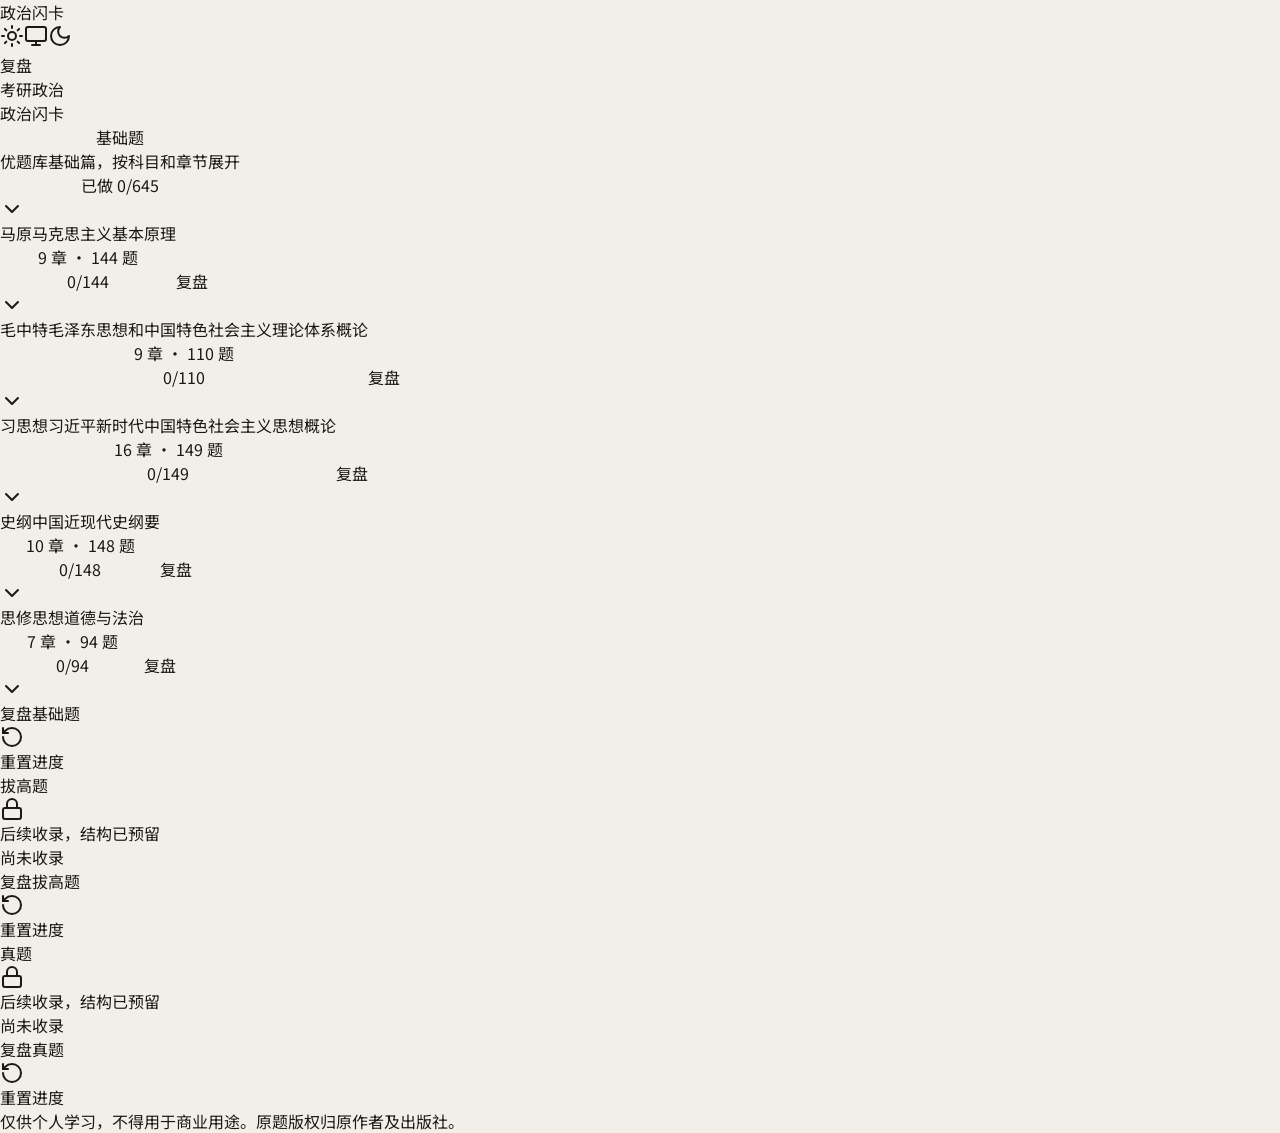
==== index.html @ 536fd2ec "Publish 政治闪卡 static dashboard." ====
<!doctype html>
<html lang="zh-CN" class="antialiased">
  <head>
    <meta charset="UTF-8" />
    <meta name="viewport" content="width=device-width, initial-scale=1" />
    <meta
      name="description"
      content="考研政治刷题闪卡 · 基础题 / 拔高题 / 真题 · 仅供个人学习"
    />
    <meta name="theme-color" content="#f2efe8" />
    <meta name="robots" content="noindex,nofollow" />
    <title>政治闪卡</title>
    <link rel="icon" type="image/svg+xml" href="./favicon.svg" />
    <link rel="apple-touch-icon" href="./og.jpg" />
    <link rel="preconnect" href="https://fonts.googleapis.com" />
    <link rel="preconnect" href="https://fonts.gstatic.com" crossorigin />
    <link
      rel="stylesheet"
      href="https://fonts.googleapis.com/css2?family=Noto+Sans+SC:wght@400;500;600&family=Noto+Serif+SC:wght@500;600;700&display=swap"
    />
    <script>
      try {
        var t = localStorage.getItem("zhengzhi-theme");
        var d =
          t === "dark" ||
          ((t === "system" || !t) &&
            matchMedia("(prefers-color-scheme: dark)").matches);
        document.documentElement.dataset.theme = d ? "dark" : "light";
        document.documentElement.style.colorScheme = d ? "dark" : "light";
      } catch (e) {}
    </script>
    <script type="module" crossorigin src="./assets/index-ChU22PEu.js"></script>
    <link rel="stylesheet" crossorigin href="./assets/index-DeYHhoCJ.css">
  </head>
  <body>
    <div id="app"></div>
  </body>
</html>
---- assets/index-DeYHhoCJ.css ----
/*! tailwindcss v4.3.3 | MIT License | https://tailwindcss.com */
@layer theme{:root,:host{--font-sans:"Noto Sans SC", "Segoe UI", system-ui, sans-serif;--font-mono:ui-monospace, SFMono-Regular, Menlo, Monaco, Consolas, "Liberation Mono", "Courier New", monospace;--default-font-family:var(--font-sans);--default-mono-font-family:var(--font-mono);--color-bg:#f2efe8;--color-fg:#1c1915;--motion-fast:.25s;--ease-smooth-out:cubic-bezier(.22, 1, .36, 1)}}@layer base{*,:after,:before,::backdrop{box-sizing:border-box;border:0 solid;margin:0;padding:0}::file-selector-button{box-sizing:border-box;border:0 solid;margin:0;padding:0}html,:host{-webkit-text-size-adjust:100%;tab-size:4;line-height:1.5;font-family:var(--default-font-family,-apple-system, BlinkMacSystemFont, "Segoe UI", Roboto, "Helvetica Neue", "Noto Sans", Arial, sans-serif, "Apple Color Emoji", "Segoe UI Emoji", "Segoe UI Symbol", "Noto Color Emoji");font-feature-settings:var(--default-font-feature-settings,normal);font-variation-settings:var(--default-font-variation-settings,normal);-webkit-tap-highlight-color:transparent}hr{height:0;color:inherit;border-top-width:1px}abbr:where([title]){-webkit-text-decoration:underline dotted;text-decoration:underline dotted}h1,h2,h3,h4,h5,h6{font-size:inherit;font-weight:inherit}a{color:inherit;-webkit-text-decoration:inherit;-webkit-text-decoration:inherit;-webkit-text-decoration:inherit;-webkit-text-decoration:inherit;text-decoration:inherit}b,strong{font-weight:bolder}code,kbd,samp,pre{font-family:var(--default-mono-font-family,ui-monospace, SFMono-Regular, Menlo, Monaco, Consolas, "Liberation Mono", "Courier New", monospace);font-feature-settings:var(--default-mono-font-feature-settings,normal);font-variation-settings:var(--default-mono-font-variation-settings,normal);font-size:1em}small{font-size:80%}sub,sup{vertical-align:baseline;font-size:75%;line-height:0;position:relative}sub{bottom:-.25em}sup{top:-.5em}table{text-indent:0;border-color:inherit;border-collapse:collapse}:-moz-focusring:where(:not(iframe)){outline:auto}progress{vertical-align:baseline}summary{display:list-item}ol,ul,menu{list-style:none}img,svg,video,canvas,audio,iframe,embed,object{vertical-align:middle;display:block}img,video{max-width:100%;height:auto}button,input,select,optgroup,textarea{font:inherit;font-feature-settings:inherit;font-variation-settings:inherit;letter-spacing:inherit;color:inherit;opacity:1;background-color:#0000;border-radius:0}::file-selector-button{font:inherit;font-feature-settings:inherit;font-variation-settings:inherit;letter-spacing:inherit;color:inherit;opacity:1;background-color:#0000;border-radius:0}:where(select:is([multiple],[size])) optgroup{font-weight:bolder}:where(select:is([multiple],[size])) optgroup option{padding-inline-start:20px}::file-selector-button{margin-inline-end:4px}::placeholder{opacity:1}@supports (not ((-webkit-appearance:-apple-pay-button))) or (contain-intrinsic-size:1px){::placeholder{color:currentColor}@supports (color:color-mix(in lab, red, red)){::placeholder{color:color-mix(in oklab, currentcolor 50%, transparent)}}}textarea{resize:vertical}::-webkit-search-decoration{-webkit-appearance:none}::-webkit-date-and-time-value{min-height:1lh;text-align:inherit}::-webkit-datetime-edit{display:inline-flex}::-webkit-datetime-edit-fields-wrapper{padding:0}::-webkit-datetime-edit{padding-block:0}::-webkit-datetime-edit-year-field{padding-block:0}::-webkit-datetime-edit-month-field{padding-block:0}::-webkit-datetime-edit-day-field{padding-block:0}::-webkit-datetime-edit-hour-field{padding-block:0}::-webkit-datetime-edit-minute-field{padding-block:0}::-webkit-datetime-edit-second-field{padding-block:0}::-webkit-datetime-edit-millisecond-field{padding-block:0}::-webkit-datetime-edit-meridiem-field{padding-block:0}::-webkit-calendar-picker-indicator{line-height:1}:-moz-ui-invalid{box-shadow:none}button,input:where([type=button],[type=reset],[type=submit]){appearance:button}::file-selector-button{appearance:button}::-webkit-inner-spin-button{height:auto}::-webkit-outer-spin-button{height:auto}[hidden]:where(:not([hidden=until-found])){display:none!important}button:not(:disabled),[role=button]:not(:disabled){cursor:pointer}html{-webkit-font-smoothing:antialiased;-moz-osx-font-smoothing:grayscale}html,body,#app{min-height:100%}body{background-color:var(--color-bg);color:var(--color-fg);font-family:var(--font-sans);background-image:radial-gradient(#1c19150b .7px,#0000 .7px)}@supports (color:color-mix(in lab, red, red)){body{background-image:radial-gradient(color-mix(in oklab, var(--color-fg) 4.5%, transparent) .7px, transparent .7px)}}body{transition:background-color var(--motion-fast) var(--ease-smooth-out), color var(--motion-fast) var(--ease-smooth-out);background-size:8px 8px}}@layer components;@layer utilities{.antialiased{-webkit-font-smoothing:antialiased;-moz-osx-font-smoothing:grayscale}}html[data-theme=dark]{--color-bg:#161410;--color-surface:#221f1a;--color-surface-2:#2c2822;--color-fg:#f2efe8;--color-muted:#b5aea4;--color-subtle:#8f877c;--color-border:#3d3830;--color-primary:#f2efe8;--color-primary-fg:#1c1915;--color-accent:#b7c4d0;--color-ok:#7dba96;--color-warn:#d4a56a;--color-bad:#e08b84;--lightningcss-light: ;--lightningcss-dark:initial;color-scheme:dark}html[data-theme=light]{--lightningcss-light:initial;--lightningcss-dark: ;color-scheme:light}@media (prefers-reduced-motion:reduce){*,:before,:after{transition-duration:.01ms!important;animation-duration:.01ms!important;animation-iteration-count:1!important}}
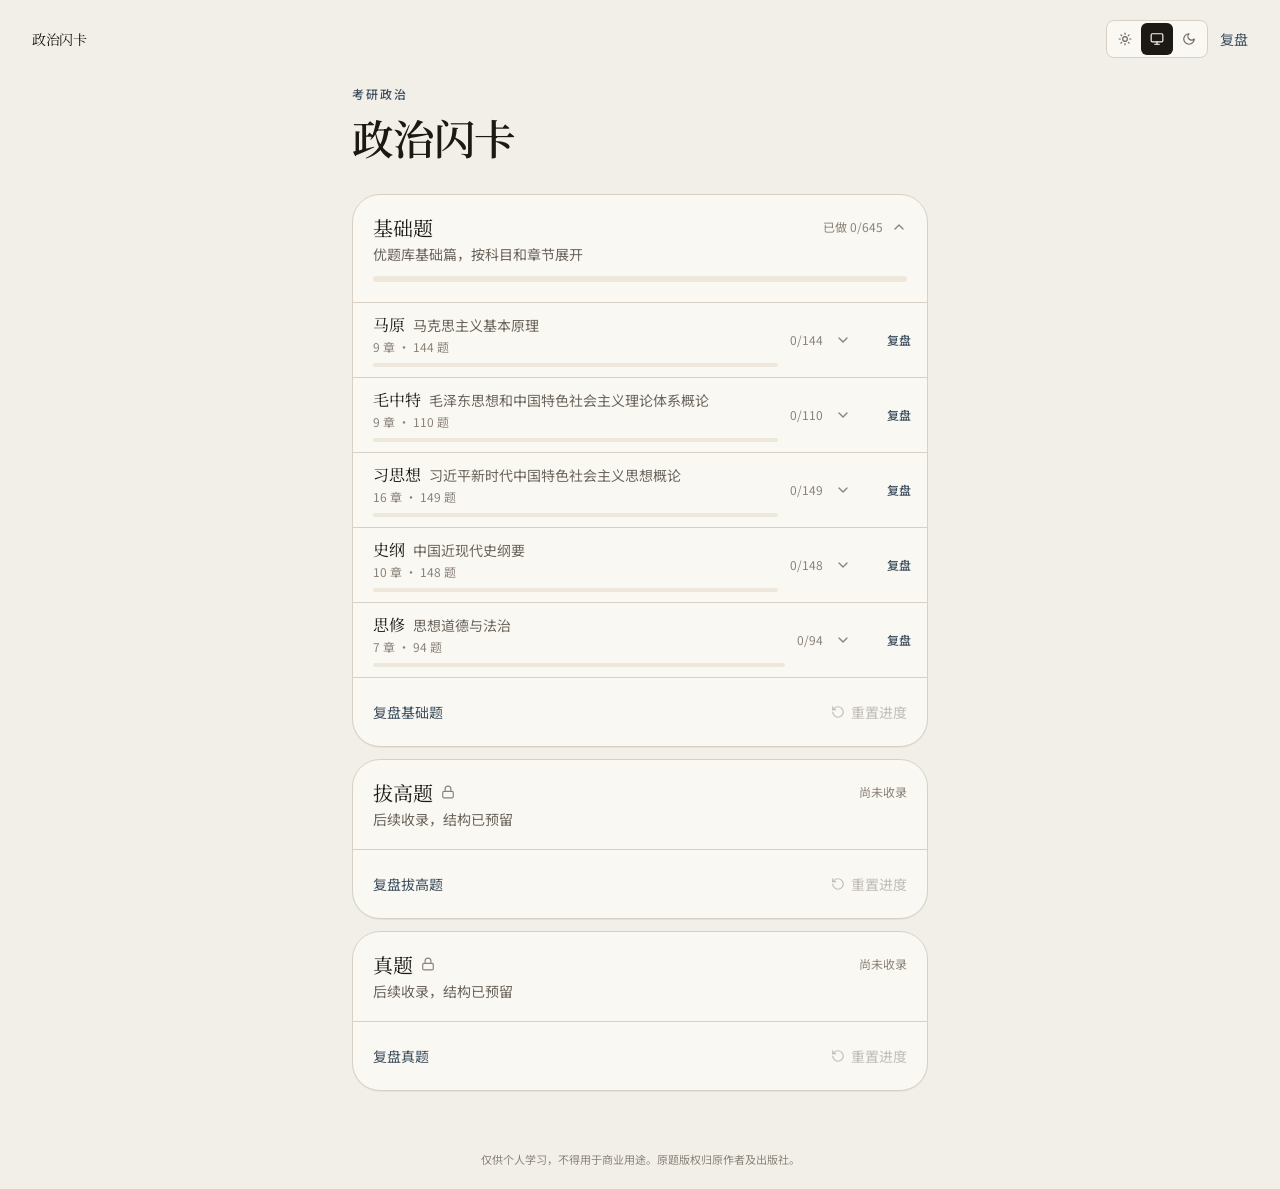
==== commit b1365be7: "Fix missing Tailwind utilities on the live dashboard. The pages Vite root was not scanning src/, so " ====
--- a/index.html
+++ b/index.html
@@ -29,8 +29,8 @@
         document.documentElement.style.colorScheme = d ? "dark" : "light";
       } catch (e) {}
     </script>
-    <script type="module" crossorigin src="./assets/index-ChU22PEu.js"></script>
-    <link rel="stylesheet" crossorigin href="./assets/index-DeYHhoCJ.css">
+    <script type="module" crossorigin src="./assets/index-CxgCK6md.js"></script>
+    <link rel="stylesheet" crossorigin href="./assets/index-eWzvINo9.css">
   </head>
   <body>
     <div id="app"></div>
--- a/assets/index-eWzvINo9.css
+++ b/assets/index-eWzvINo9.css
@@ -0,0 +1,2 @@
+/*! tailwindcss v4.3.3 | MIT License | https://tailwindcss.com */
+@layer properties{@supports (((-webkit-hyphens:none)) and (not (margin-trim:inline))) or ((-moz-orient:inline) and (not (color:rgb(from red r g b)))){*,:before,:after,::backdrop{--tw-border-style:solid;--tw-leading:initial;--tw-font-weight:initial;--tw-tracking:initial;--tw-ordinal:initial;--tw-slashed-zero:initial;--tw-numeric-figure:initial;--tw-numeric-spacing:initial;--tw-numeric-fraction:initial;--tw-shadow:0 0 #0000;--tw-shadow-color:initial;--tw-shadow-alpha:100%;--tw-inset-shadow:0 0 #0000;--tw-inset-shadow-color:initial;--tw-inset-shadow-alpha:100%;--tw-ring-color:initial;--tw-ring-shadow:0 0 #0000;--tw-inset-ring-color:initial;--tw-inset-ring-shadow:0 0 #0000;--tw-ring-inset:initial;--tw-ring-offset-width:0px;--tw-ring-offset-color:#fff;--tw-ring-offset-shadow:0 0 #0000;--tw-outline-style:solid;--tw-blur:initial;--tw-brightness:initial;--tw-contrast:initial;--tw-grayscale:initial;--tw-hue-rotate:initial;--tw-invert:initial;--tw-opacity:initial;--tw-saturate:initial;--tw-sepia:initial;--tw-drop-shadow:initial;--tw-drop-shadow-color:initial;--tw-drop-shadow-alpha:100%;--tw-drop-shadow-size:initial;--tw-duration:initial;--tw-ease:initial;--tw-scale-x:1;--tw-scale-y:1;--tw-scale-z:1}}}@layer theme{:root,:host{--font-sans:"Noto Sans SC", "Segoe UI", system-ui, sans-serif;--font-serif:"Noto Serif SC", "Songti SC", "Noto Serif", serif;--font-mono:ui-monospace, SFMono-Regular, Menlo, Monaco, Consolas, "Liberation Mono", "Courier New", monospace;--color-red-500:oklch(63.7% .237 25.331);--color-zinc-50:oklch(98.5% 0 none);--color-zinc-400:oklch(70.5% .015 286.067);--color-zinc-500:oklch(55.2% .016 285.938);--color-zinc-900:oklch(21% .006 285.885);--color-zinc-950:oklch(14.1% .005 285.823);--color-black:#000;--color-white:#fff;--spacing:.25rem;--container-sm:24rem;--container-md:28rem;--text-xs:.75rem;--text-xs--line-height:calc(1 / .75);--text-sm:.875rem;--text-sm--line-height:calc(1.25 / .875);--text-base:1rem;--text-base--line-height:calc(1.5 / 1);--text-lg:1.125rem;--text-lg--line-height:calc(1.75 / 1.125);--text-xl:1.25rem;--text-xl--line-height:calc(1.75 / 1.25);--font-weight-medium:500;--font-weight-semibold:600;--tracking-tight:-.025em;--tracking-wide:.025em;--leading-tight:1.25;--leading-snug:1.375;--leading-relaxed:1.625;--radius-xs:4px;--radius-sm:8px;--radius-md:12px;--radius-lg:16px;--radius-xl:28px;--default-transition-duration:.15s;--default-transition-timing-function:cubic-bezier(.4, 0, .2, 1);--default-font-family:var(--font-sans);--default-mono-font-family:var(--font-mono);--color-bg:#f2efe8;--color-surface:#faf8f3;--color-surface-2:#eee8dc;--color-fg:#1c1915;--color-muted:#6b645b;--color-subtle:#8a8278;--color-border:#d8d0c4;--color-primary:#1c1915;--color-primary-fg:#faf8f3;--color-accent:#3d4f5f;--color-ok:#2f6a4a;--color-warn:#7a5830;--color-bad:#9b3d38;--motion-quick:.15s;--motion-fast:.25s;--ease-smooth-out:cubic-bezier(.22, 1, .36, 1)}}@layer base{*,:after,:before,::backdrop{box-sizing:border-box;border:0 solid;margin:0;padding:0}::file-selector-button{box-sizing:border-box;border:0 solid;margin:0;padding:0}html,:host{-webkit-text-size-adjust:100%;tab-size:4;line-height:1.5;font-family:var(--default-font-family,-apple-system, BlinkMacSystemFont, "Segoe UI", Roboto, "Helvetica Neue", "Noto Sans", Arial, sans-serif, "Apple Color Emoji", "Segoe UI Emoji", "Segoe UI Symbol", "Noto Color Emoji");font-feature-settings:var(--default-font-feature-settings,normal);font-variation-settings:var(--default-font-variation-settings,normal);-webkit-tap-highlight-color:transparent}hr{height:0;color:inherit;border-top-width:1px}abbr:where([title]){-webkit-text-decoration:underline dotted;text-decoration:underline dotted}h1,h2,h3,h4,h5,h6{font-size:inherit;font-weight:inherit}a{color:inherit;-webkit-text-decoration:inherit;-webkit-text-decoration:inherit;-webkit-text-decoration:inherit;-webkit-text-decoration:inherit;text-decoration:inherit}b,strong{font-weight:bolder}code,kbd,samp,pre{font-family:var(--default-mono-font-family,ui-monospace, SFMono-Regular, Menlo, Monaco, Consolas, "Liberation Mono", "Courier New", monospace);font-feature-settings:var(--default-mono-font-feature-settings,normal);font-variation-settings:var(--default-mono-font-variation-settings,normal);font-size:1em}small{font-size:80%}sub,sup{vertical-align:baseline;font-size:75%;line-height:0;position:relative}sub{bottom:-.25em}sup{top:-.5em}table{text-indent:0;border-color:inherit;border-collapse:collapse}:-moz-focusring:where(:not(iframe)){outline:auto}progress{vertical-align:baseline}summary{display:list-item}ol,ul,menu{list-style:none}img,svg,video,canvas,audio,iframe,embed,object{vertical-align:middle;display:block}img,video{max-width:100%;height:auto}button,input,select,optgroup,textarea{font:inherit;font-feature-settings:inherit;font-variation-settings:inherit;letter-spacing:inherit;color:inherit;opacity:1;background-color:#0000;border-radius:0}::file-selector-button{font:inherit;font-feature-settings:inherit;font-variation-settings:inherit;letter-spacing:inherit;color:inherit;opacity:1;background-color:#0000;border-radius:0}:where(select:is([multiple],[size])) optgroup{font-weight:bolder}:where(select:is([multiple],[size])) optgroup option{padding-inline-start:20px}::file-selector-button{margin-inline-end:4px}::placeholder{opacity:1}@supports (not ((-webkit-appearance:-apple-pay-button))) or (contain-intrinsic-size:1px){::placeholder{color:currentColor}@supports (color:color-mix(in lab, red, red)){::placeholder{color:color-mix(in oklab, currentcolor 50%, transparent)}}}textarea{resize:vertical}::-webkit-search-decoration{-webkit-appearance:none}::-webkit-date-and-time-value{min-height:1lh;text-align:inherit}::-webkit-datetime-edit{display:inline-flex}::-webkit-datetime-edit-fields-wrapper{padding:0}::-webkit-datetime-edit{padding-block:0}::-webkit-datetime-edit-year-field{padding-block:0}::-webkit-datetime-edit-month-field{padding-block:0}::-webkit-datetime-edit-day-field{padding-block:0}::-webkit-datetime-edit-hour-field{padding-block:0}::-webkit-datetime-edit-minute-field{padding-block:0}::-webkit-datetime-edit-second-field{padding-block:0}::-webkit-datetime-edit-millisecond-field{padding-block:0}::-webkit-datetime-edit-meridiem-field{padding-block:0}::-webkit-calendar-picker-indicator{line-height:1}:-moz-ui-invalid{box-shadow:none}button,input:where([type=button],[type=reset],[type=submit]){appearance:button}::file-selector-button{appearance:button}::-webkit-inner-spin-button{height:auto}::-webkit-outer-spin-button{height:auto}[hidden]:where(:not([hidden=until-found])){display:none!important}button:not(:disabled),[role=button]:not(:disabled){cursor:pointer}html{-webkit-font-smoothing:antialiased;-moz-osx-font-smoothing:grayscale}html,body,#app{min-height:100%}body{background-color:var(--color-bg);color:var(--color-fg);font-family:var(--font-sans);background-image:radial-gradient(#1c19150b .7px,#0000 .7px)}@supports (color:color-mix(in lab, red, red)){body{background-image:radial-gradient(color-mix(in oklab, var(--color-fg) 4.5%, transparent) .7px, transparent .7px)}}body{transition:background-color var(--motion-fast) var(--ease-smooth-out), color var(--motion-fast) var(--ease-smooth-out);background-size:8px 8px}}@layer components;@layer utilities{.visible{visibility:visible}.absolute{position:absolute}.fixed{position:fixed}.relative{position:relative}.static{position:static}.inset-0{inset:0}.z-30{z-index:30}.mx-auto{margin-inline:auto}.mt-0\.5{margin-top:calc(var(--spacing) * .5)}.mt-1{margin-top:var(--spacing)}.mt-1\.5{margin-top:calc(var(--spacing) * 1.5)}.mt-2{margin-top:calc(var(--spacing) * 2)}.mt-3{margin-top:calc(var(--spacing) * 3)}.mt-4{margin-top:calc(var(--spacing) * 4)}.mt-5{margin-top:calc(var(--spacing) * 5)}.mt-6{margin-top:calc(var(--spacing) * 6)}.mt-8{margin-top:calc(var(--spacing) * 8)}.mt-auto{margin-top:auto}.block{display:block}.flex{display:flex}.grid{display:grid}.hidden{display:none}.inline{display:inline}.inline-flex{display:inline-flex}.table{display:table}.size-1\.5{width:calc(var(--spacing) * 1.5);height:calc(var(--spacing) * 1.5)}.size-3\.5{width:calc(var(--spacing) * 3.5);height:calc(var(--spacing) * 3.5)}.size-4{width:calc(var(--spacing) * 4);height:calc(var(--spacing) * 4)}.size-6{width:calc(var(--spacing) * 6);height:calc(var(--spacing) * 6)}.size-8{width:calc(var(--spacing) * 8);height:calc(var(--spacing) * 8)}.size-10{width:calc(var(--spacing) * 10);height:calc(var(--spacing) * 10)}.h-1{height:var(--spacing)}.h-1\.5{height:calc(var(--spacing) * 1.5)}.h-2{height:calc(var(--spacing) * 2)}.h-3{height:calc(var(--spacing) * 3)}.h-5{height:calc(var(--spacing) * 5)}.h-8{height:calc(var(--spacing) * 8)}.h-11{height:calc(var(--spacing) * 11)}.h-12{height:calc(var(--spacing) * 12)}.h-full{height:100%}.max-h-64{max-height:calc(var(--spacing) * 64)}.min-h-11{min-height:calc(var(--spacing) * 11)}.min-h-12{min-height:calc(var(--spacing) * 12)}.min-h-14{min-height:calc(var(--spacing) * 14)}.min-h-dvh{min-height:100dvh}.min-h-screen{min-height:100vh}.w-3\.5{width:calc(var(--spacing) * 3.5)}.w-4{width:calc(var(--spacing) * 4)}.w-6{width:calc(var(--spacing) * 6)}.w-8{width:calc(var(--spacing) * 8)}.w-full{width:100%}.max-w-\[18ch\]{max-width:18ch}.max-w-\[32ch\]{max-width:32ch}.max-w-\[36ch\]{max-width:36ch}.max-w-\[40rem\]{max-width:40rem}.max-w-md{max-width:var(--container-md)}.max-w-sm{max-width:var(--container-sm)}.min-w-0{min-width:0}.min-w-28{min-width:calc(var(--spacing) * 28)}.flex-1{flex:1}.shrink-0{flex-shrink:0}.rotate-180{rotate:180deg}.cursor-pointer{cursor:pointer}.grid-cols-3{grid-template-columns:repeat(3,minmax(0,1fr))}.flex-col{flex-direction:column}.flex-wrap{flex-wrap:wrap}.place-items-center{place-items:center}.items-baseline{align-items:baseline}.items-center{align-items:center}.items-end{align-items:flex-end}.items-start{align-items:flex-start}.items-stretch{align-items:stretch}.justify-between{justify-content:space-between}.justify-center{justify-content:center}.justify-start{justify-content:flex-start}.gap-1{gap:var(--spacing)}.gap-1\.5{gap:calc(var(--spacing) * 1.5)}.gap-2{gap:calc(var(--spacing) * 2)}.gap-2\.5{gap:calc(var(--spacing) * 2.5)}.gap-3{gap:calc(var(--spacing) * 3)}.gap-x-4{column-gap:calc(var(--spacing) * 4)}.gap-y-1{row-gap:var(--spacing)}.truncate{text-overflow:ellipsis;white-space:nowrap;overflow:hidden}.overflow-hidden{overflow:hidden}.overflow-y-auto{overflow-y:auto}.rounded-\[calc\(var\(--radius-sm\)-2px\)\]{border-radius:calc(var(--radius-sm) - 2px)}.rounded-\[var\(--radius-lg\)\]{border-radius:var(--radius-lg)}.rounded-\[var\(--radius-md\)\]{border-radius:var(--radius-md)}.rounded-\[var\(--radius-sm\)\]{border-radius:var(--radius-sm)}.rounded-\[var\(--radius-xl\)\]{border-radius:var(--radius-xl)}.rounded-\[var\(--radius-xs\)\]{border-radius:var(--radius-xs)}.rounded-full{border-radius:2147483647px}.border{border-style:var(--tw-border-style);border-width:1px}.border-t{border-top-style:var(--tw-border-style);border-top-width:1px}.border-b{border-bottom-style:var(--tw-border-style);border-bottom-width:1px}.border-bad{border-color:var(--color-bad)}.border-bad\/40{border-color:#9b3d3866}@supports (color:color-mix(in lab, red, red)){.border-bad\/40{border-color:color-mix(in oklab, var(--color-bad) 40%, transparent)}}.border-bad\/45{border-color:#9b3d3873}@supports (color:color-mix(in lab, red, red)){.border-bad\/45{border-color:color-mix(in oklab, var(--color-bad) 45%, transparent)}}.border-border{border-color:var(--color-border)}.border-border\/70{border-color:#d8d0c4b3}@supports (color:color-mix(in lab, red, red)){.border-border\/70{border-color:color-mix(in oklab, var(--color-border) 70%, transparent)}}.border-border\/80{border-color:#d8d0c4cc}@supports (color:color-mix(in lab, red, red)){.border-border\/80{border-color:color-mix(in oklab, var(--color-border) 80%, transparent)}}.border-fg{border-color:var(--color-fg)}.border-fg\/20{border-color:#1c191533}@supports (color:color-mix(in lab, red, red)){.border-fg\/20{border-color:color-mix(in oklab, var(--color-fg) 20%, transparent)}}.border-fg\/35{border-color:#1c191559}@supports (color:color-mix(in lab, red, red)){.border-fg\/35{border-color:color-mix(in oklab, var(--color-fg) 35%, transparent)}}.border-ok{border-color:var(--color-ok)}.border-ok\/40{border-color:#2f6a4a66}@supports (color:color-mix(in lab, red, red)){.border-ok\/40{border-color:color-mix(in oklab, var(--color-ok) 40%, transparent)}}.border-ok\/45{border-color:#2f6a4a73}@supports (color:color-mix(in lab, red, red)){.border-ok\/45{border-color:color-mix(in oklab, var(--color-ok) 45%, transparent)}}.border-transparent{border-color:#0000}.border-warn{border-color:var(--color-warn)}.border-warn\/40{border-color:#7a583066}@supports (color:color-mix(in lab, red, red)){.border-warn\/40{border-color:color-mix(in oklab, var(--color-warn) 40%, transparent)}}.bg-accent{background-color:var(--color-accent)}.bg-bad{background-color:var(--color-bad)}.bg-bad\/6{background-color:#9b3d380f}@supports (color:color-mix(in lab, red, red)){.bg-bad\/6{background-color:color-mix(in oklab, var(--color-bad) 6%, transparent)}}.bg-bad\/10{background-color:#9b3d381a}@supports (color:color-mix(in lab, red, red)){.bg-bad\/10{background-color:color-mix(in oklab, var(--color-bad) 10%, transparent)}}.bg-black\/10{background-color:#0000001a}@supports (color:color-mix(in lab, red, red)){.bg-black\/10{background-color:color-mix(in oklab, var(--color-black) 10%, transparent)}}.bg-fg\/30{background-color:#1c19154d}@supports (color:color-mix(in lab, red, red)){.bg-fg\/30{background-color:color-mix(in oklab, var(--color-fg) 30%, transparent)}}.bg-ok{background-color:var(--color-ok)}.bg-ok\/6{background-color:#2f6a4a0f}@supports (color:color-mix(in lab, red, red)){.bg-ok\/6{background-color:color-mix(in oklab, var(--color-ok) 6%, transparent)}}.bg-ok\/10{background-color:#2f6a4a1a}@supports (color:color-mix(in lab, red, red)){.bg-ok\/10{background-color:color-mix(in oklab, var(--color-ok) 10%, transparent)}}.bg-primary{background-color:var(--color-primary)}.bg-surface{background-color:var(--color-surface)}.bg-surface-2{background-color:var(--color-surface-2)}.bg-surface-2\/30{background-color:#eee8dc4d}@supports (color:color-mix(in lab, red, red)){.bg-surface-2\/30{background-color:color-mix(in oklab, var(--color-surface-2) 30%, transparent)}}.bg-surface-2\/40{background-color:#eee8dc66}@supports (color:color-mix(in lab, red, red)){.bg-surface-2\/40{background-color:color-mix(in oklab, var(--color-surface-2) 40%, transparent)}}.bg-transparent{background-color:#0000}.bg-warn{background-color:var(--color-warn)}.bg-warn\/10{background-color:#7a58301a}@supports (color:color-mix(in lab, red, red)){.bg-warn\/10{background-color:color-mix(in oklab, var(--color-warn) 10%, transparent)}}.bg-zinc-50{background-color:var(--color-zinc-50)}.object-cover{object-fit:cover}.p-0\.5{padding:calc(var(--spacing) * .5)}.p-4{padding:calc(var(--spacing) * 4)}.p-5{padding:calc(var(--spacing) * 5)}.px-2{padding-inline:calc(var(--spacing) * 2)}.px-2\.5{padding-inline:calc(var(--spacing) * 2.5)}.px-3{padding-inline:calc(var(--spacing) * 3)}.px-3\.5{padding-inline:calc(var(--spacing) * 3.5)}.px-4{padding-inline:calc(var(--spacing) * 4)}.px-5{padding-inline:calc(var(--spacing) * 5)}.px-6{padding-inline:calc(var(--spacing) * 6)}.py-1{padding-block:var(--spacing)}.py-2{padding-block:calc(var(--spacing) * 2)}.py-2\.5{padding-block:calc(var(--spacing) * 2.5)}.py-3{padding-block:calc(var(--spacing) * 3)}.py-4{padding-block:calc(var(--spacing) * 4)}.py-5{padding-block:calc(var(--spacing) * 5)}.py-10{padding-block:calc(var(--spacing) * 10)}.pt-1{padding-top:var(--spacing)}.pt-3{padding-top:calc(var(--spacing) * 3)}.pt-5{padding-top:calc(var(--spacing) * 5)}.pt-8{padding-top:calc(var(--spacing) * 8)}.pb-2{padding-bottom:calc(var(--spacing) * 2)}.pb-3{padding-bottom:calc(var(--spacing) * 3)}.pb-3\.5{padding-bottom:calc(var(--spacing) * 3.5)}.pb-10{padding-bottom:calc(var(--spacing) * 10)}.pb-\[max\(1\.25rem\,env\(safe-area-inset-bottom\)\)\]{padding-bottom:max(1.25rem, env(safe-area-inset-bottom))}.text-center{text-align:center}.text-left{text-align:left}.font-serif{font-family:var(--font-serif)}.text-base{font-size:var(--text-base);line-height:var(--tw-leading,var(--text-base--line-height))}.text-lg{font-size:var(--text-lg);line-height:var(--tw-leading,var(--text-lg--line-height))}.text-sm{font-size:var(--text-sm);line-height:var(--tw-leading,var(--text-sm--line-height))}.text-xl{font-size:var(--text-xl);line-height:var(--tw-leading,var(--text-xl--line-height))}.text-xs{font-size:var(--text-xs);line-height:var(--tw-leading,var(--text-xs--line-height))}.text-\[0\.95rem\]{font-size:.95rem}.text-\[1\.15rem\]{font-size:1.15rem}.text-\[2\.15rem\]{font-size:2.15rem}.text-\[2rem\]{font-size:2rem}.text-\[10px\]{font-size:10px}.text-\[11px\]{font-size:11px}.leading-\[1\.15\]{--tw-leading:1.15;line-height:1.15}.leading-\[1\.65\]{--tw-leading:1.65;line-height:1.65}.leading-relaxed{--tw-leading:var(--leading-relaxed);line-height:var(--leading-relaxed)}.leading-snug{--tw-leading:var(--leading-snug);line-height:var(--leading-snug)}.leading-tight{--tw-leading:var(--leading-tight);line-height:var(--leading-tight)}.font-medium{--tw-font-weight:var(--font-weight-medium);font-weight:var(--font-weight-medium)}.font-semibold{--tw-font-weight:var(--font-weight-semibold);font-weight:var(--font-weight-semibold)}.tracking-\[-0\.03em\]{--tw-tracking:-.03em;letter-spacing:-.03em}.tracking-\[0\.18em\]{--tw-tracking:.18em;letter-spacing:.18em}.tracking-tight{--tw-tracking:var(--tracking-tight);letter-spacing:var(--tracking-tight)}.tracking-wide{--tw-tracking:var(--tracking-wide);letter-spacing:var(--tracking-wide)}.text-balance{text-wrap:balance}.text-pretty{text-wrap:pretty}.break-words{overflow-wrap:break-word}.text-accent{color:var(--color-accent)}.text-bad{color:var(--color-bad)}.text-fg{color:var(--color-fg)}.text-fg\/80{color:#1c1915cc}@supports (color:color-mix(in lab, red, red)){.text-fg\/80{color:color-mix(in oklab, var(--color-fg) 80%, transparent)}}.text-muted{color:var(--color-muted)}.text-ok{color:var(--color-ok)}.text-primary-fg{color:var(--color-primary-fg)}.text-primary-fg\/80{color:#faf8f3cc}@supports (color:color-mix(in lab, red, red)){.text-primary-fg\/80{color:color-mix(in oklab, var(--color-primary-fg) 80%, transparent)}}.text-red-500{color:var(--color-red-500)}.text-subtle{color:var(--color-subtle)}.text-warn{color:var(--color-warn)}.text-zinc-500{color:var(--color-zinc-500)}.text-zinc-900{color:var(--color-zinc-900)}.tabular-nums{--tw-numeric-spacing:tabular-nums;font-variant-numeric:var(--tw-ordinal,) var(--tw-slashed-zero,) var(--tw-numeric-figure,) var(--tw-numeric-spacing,) var(--tw-numeric-fraction,)}.underline-offset-4{text-underline-offset:4px}.antialiased{-webkit-font-smoothing:antialiased;-moz-osx-font-smoothing:grayscale}.opacity-70{opacity:.7}.shadow-\[0_1px_0_color-mix\(in_oklab\,var\(--color-fg\)_6\%\,transparent\)\]{--tw-shadow:0 1px 0 var(--tw-shadow-color,#1c19150f)}@supports (color:color-mix(in lab, red, red)){.shadow-\[0_1px_0_color-mix\(in_oklab\,var\(--color-fg\)_6\%\,transparent\)\]{--tw-shadow:0 1px 0 var(--tw-shadow-color,color-mix(in oklab,var(--color-fg) 6%,transparent))}}.shadow-\[0_1px_0_color-mix\(in_oklab\,var\(--color-fg\)_6\%\,transparent\)\]{box-shadow:var(--tw-inset-shadow), var(--tw-inset-ring-shadow), var(--tw-ring-offset-shadow), var(--tw-ring-shadow), var(--tw-shadow)}.shadow-\[0_16px_40px_color-mix\(in_oklab\,var\(--color-fg\)_18\%\,transparent\)\]{--tw-shadow:0 16px 40px var(--tw-shadow-color,#1c19152e)}@supports (color:color-mix(in lab, red, red)){.shadow-\[0_16px_40px_color-mix\(in_oklab\,var\(--color-fg\)_18\%\,transparent\)\]{--tw-shadow:0 16px 40px var(--tw-shadow-color,color-mix(in oklab,var(--color-fg) 18%,transparent))}}.shadow-\[0_16px_40px_color-mix\(in_oklab\,var\(--color-fg\)_18\%\,transparent\)\]{box-shadow:var(--tw-inset-shadow), var(--tw-inset-ring-shadow), var(--tw-ring-offset-shadow), var(--tw-ring-shadow), var(--tw-shadow)}.outline{outline-style:var(--tw-outline-style);outline-width:1px}.filter{filter:var(--tw-blur,) var(--tw-brightness,) var(--tw-contrast,) var(--tw-grayscale,) var(--tw-hue-rotate,) var(--tw-invert,) var(--tw-saturate,) var(--tw-sepia,) var(--tw-drop-shadow,)}.transition-\[background-color\,color\]{transition-property:background-color,color;transition-timing-function:var(--tw-ease,var(--default-transition-timing-function));transition-duration:var(--tw-duration,var(--default-transition-duration))}.transition-\[border-color\,background-color\,color\]{transition-property:border-color,background-color,color;transition-timing-function:var(--tw-ease,var(--default-transition-timing-function));transition-duration:var(--tw-duration,var(--default-transition-duration))}.transition-\[border-color\,background-color\]{transition-property:border-color,background-color;transition-timing-function:var(--tw-ease,var(--default-transition-timing-function));transition-duration:var(--tw-duration,var(--default-transition-duration))}.transition-\[height\,background-color\,transform\]{transition-property:height,background-color,transform;transition-timing-function:var(--tw-ease,var(--default-transition-timing-function));transition-duration:var(--tw-duration,var(--default-transition-duration))}.transition-\[opacity\,transform\,background-color\,color\,border-color\]{transition-property:opacity,transform,background-color,color,border-color;transition-timing-function:var(--tw-ease,var(--default-transition-timing-function));transition-duration:var(--tw-duration,var(--default-transition-duration))}.transition-\[width\]{transition-property:width;transition-timing-function:var(--tw-ease,var(--default-transition-timing-function));transition-duration:var(--tw-duration,var(--default-transition-duration))}.transition-transform{transition-property:transform,translate,scale,rotate;transition-timing-function:var(--tw-ease,var(--default-transition-timing-function));transition-duration:var(--tw-duration,var(--default-transition-duration))}.duration-\[var\(--motion-fast\)\]{--tw-duration:var(--motion-fast);transition-duration:var(--motion-fast)}.duration-\[var\(--motion-quick\)\]{--tw-duration:var(--motion-quick);transition-duration:var(--motion-quick)}.ease-\[var\(--ease-smooth-out\)\]{--tw-ease:var(--ease-smooth-out);transition-timing-function:var(--ease-smooth-out)}.select-none{-webkit-user-select:none;user-select:none}@media (hover:hover){.group-hover\:h-3:is(:where(.group):hover *){height:calc(var(--spacing) * 3)}}.last\:border-b-0:last-child{border-bottom-style:var(--tw-border-style);border-bottom-width:0}@media (hover:hover){.hover\:z-10:hover{z-index:10}.hover\:scale-y-150:hover{--tw-scale-y:150%;scale:var(--tw-scale-x) var(--tw-scale-y)}.hover\:border-bad\/70:hover{border-color:#9b3d38b3}@supports (color:color-mix(in lab, red, red)){.hover\:border-bad\/70:hover{border-color:color-mix(in oklab, var(--color-bad) 70%, transparent)}}.hover\:border-fg\/30:hover{border-color:#1c19154d}@supports (color:color-mix(in lab, red, red)){.hover\:border-fg\/30:hover{border-color:color-mix(in oklab, var(--color-fg) 30%, transparent)}}.hover\:border-fg\/40:hover{border-color:#1c191566}@supports (color:color-mix(in lab, red, red)){.hover\:border-fg\/40:hover{border-color:color-mix(in oklab, var(--color-fg) 40%, transparent)}}.hover\:border-fg\/55:hover{border-color:#1c19158c}@supports (color:color-mix(in lab, red, red)){.hover\:border-fg\/55:hover{border-color:color-mix(in oklab, var(--color-fg) 55%, transparent)}}.hover\:border-ok\/70:hover{border-color:#2f6a4ab3}@supports (color:color-mix(in lab, red, red)){.hover\:border-ok\/70:hover{border-color:color-mix(in oklab, var(--color-ok) 70%, transparent)}}.hover\:border-warn\/70:hover{border-color:#7a5830b3}@supports (color:color-mix(in lab, red, red)){.hover\:border-warn\/70:hover{border-color:color-mix(in oklab, var(--color-warn) 70%, transparent)}}.hover\:bg-surface:hover{background-color:var(--color-surface)}.hover\:bg-surface-2:hover{background-color:var(--color-surface-2)}.hover\:bg-surface-2\/70:hover{background-color:#eee8dcb3}@supports (color:color-mix(in lab, red, red)){.hover\:bg-surface-2\/70:hover{background-color:color-mix(in oklab, var(--color-surface-2) 70%, transparent)}}.hover\:bg-surface\/80:hover{background-color:#faf8f3cc}@supports (color:color-mix(in lab, red, red)){.hover\:bg-surface\/80:hover{background-color:color-mix(in oklab, var(--color-surface) 80%, transparent)}}.hover\:text-fg:hover{color:var(--color-fg)}.hover\:underline:hover{text-decoration-line:underline}.hover\:opacity-92:hover{opacity:.92}}.focus-visible\:ring-2:focus-visible{--tw-ring-shadow:var(--tw-ring-inset,) 0 0 0 calc(2px + var(--tw-ring-offset-width)) var(--tw-ring-color,currentcolor);box-shadow:var(--tw-inset-shadow), var(--tw-inset-ring-shadow), var(--tw-ring-offset-shadow), var(--tw-ring-shadow), var(--tw-shadow)}.focus-visible\:ring-accent\/35:focus-visible{--tw-ring-color:#3d4f5f59}@supports (color:color-mix(in lab, red, red)){.focus-visible\:ring-accent\/35:focus-visible{--tw-ring-color:color-mix(in oklab, var(--color-accent) 35%, transparent)}}.focus-visible\:outline-none:focus-visible{--tw-outline-style:none;outline-style:none}.active\:scale-\[0\.98\]:active{scale:.98}.disabled\:pointer-events-none:disabled{pointer-events:none}.disabled\:cursor-wait:disabled{cursor:wait}.disabled\:no-underline:disabled{text-decoration-line:none}.disabled\:opacity-40:disabled{opacity:.4}@media (width>=40rem){.sm\:block{display:block}.sm\:w-auto{width:auto}.sm\:flex-row{flex-direction:row}.sm\:flex-row-reverse{flex-direction:row-reverse}.sm\:flex-wrap{flex-wrap:wrap}.sm\:items-center{align-items:center}.sm\:px-8{padding-inline:calc(var(--spacing) * 8)}.sm\:text-\[1\.22rem\]{font-size:1.22rem}.sm\:text-\[2\.6rem\]{font-size:2.6rem}}@media (prefers-color-scheme:dark){.dark\:bg-white\/20{background-color:#fff3}@supports (color:color-mix(in lab, red, red)){.dark\:bg-white\/20{background-color:color-mix(in oklab, var(--color-white) 20%, transparent)}}.dark\:bg-zinc-950{background-color:var(--color-zinc-950)}.dark\:text-zinc-50{color:var(--color-zinc-50)}.dark\:text-zinc-400{color:var(--color-zinc-400)}}}html[data-theme=dark]{--color-bg:#161410;--color-surface:#221f1a;--color-surface-2:#2c2822;--color-fg:#f2efe8;--color-muted:#b5aea4;--color-subtle:#8f877c;--color-border:#3d3830;--color-primary:#f2efe8;--color-primary-fg:#1c1915;--color-accent:#b7c4d0;--color-ok:#7dba96;--color-warn:#d4a56a;--color-bad:#e08b84;--lightningcss-light: ;--lightningcss-dark:initial;color-scheme:dark}html[data-theme=light]{--lightningcss-light:initial;--lightningcss-dark: ;color-scheme:light}@media (prefers-reduced-motion:reduce){*,:before,:after{transition-duration:.01ms!important;animation-duration:.01ms!important;animation-iteration-count:1!important}}@property --tw-border-style{syntax:"*";inherits:false;initial-value:solid}@property --tw-leading{syntax:"*";inherits:false}@property --tw-font-weight{syntax:"*";inherits:false}@property --tw-tracking{syntax:"*";inherits:false}@property --tw-ordinal{syntax:"*";inherits:false}@property --tw-slashed-zero{syntax:"*";inherits:false}@property --tw-numeric-figure{syntax:"*";inherits:false}@property --tw-numeric-spacing{syntax:"*";inherits:false}@property --tw-numeric-fraction{syntax:"*";inherits:false}@property --tw-shadow{syntax:"*";inherits:false;initial-value:0 0 #0000}@property --tw-shadow-color{syntax:"*";inherits:false}@property --tw-shadow-alpha{syntax:"<percentage>";inherits:false;initial-value:100%}@property --tw-inset-shadow{syntax:"*";inherits:false;initial-value:0 0 #0000}@property --tw-inset-shadow-color{syntax:"*";inherits:false}@property --tw-inset-shadow-alpha{syntax:"<percentage>";inherits:false;initial-value:100%}@property --tw-ring-color{syntax:"*";inherits:false}@property --tw-ring-shadow{syntax:"*";inherits:false;initial-value:0 0 #0000}@property --tw-inset-ring-color{syntax:"*";inherits:false}@property --tw-inset-ring-shadow{syntax:"*";inherits:false;initial-value:0 0 #0000}@property --tw-ring-inset{syntax:"*";inherits:false}@property --tw-ring-offset-width{syntax:"<length>";inherits:false;initial-value:0}@property --tw-ring-offset-color{syntax:"*";inherits:false;initial-value:#fff}@property --tw-ring-offset-shadow{syntax:"*";inherits:false;initial-value:0 0 #0000}@property --tw-outline-style{syntax:"*";inherits:false;initial-value:solid}@property --tw-blur{syntax:"*";inherits:false}@property --tw-brightness{syntax:"*";inherits:false}@property --tw-contrast{syntax:"*";inherits:false}@property --tw-grayscale{syntax:"*";inherits:false}@property --tw-hue-rotate{syntax:"*";inherits:false}@property --tw-invert{syntax:"*";inherits:false}@property --tw-opacity{syntax:"*";inherits:false}@property --tw-saturate{syntax:"*";inherits:false}@property --tw-sepia{syntax:"*";inherits:false}@property --tw-drop-shadow{syntax:"*";inherits:false}@property --tw-drop-shadow-color{syntax:"*";inherits:false}@property --tw-drop-shadow-alpha{syntax:"<percentage>";inherits:false;initial-value:100%}@property --tw-drop-shadow-size{syntax:"*";inherits:false}@property --tw-duration{syntax:"*";inherits:false}@property --tw-ease{syntax:"*";inherits:false}@property --tw-scale-x{syntax:"*";inherits:false;initial-value:1}@property --tw-scale-y{syntax:"*";inherits:false;initial-value:1}@property --tw-scale-z{syntax:"*";inherits:false;initial-value:1}
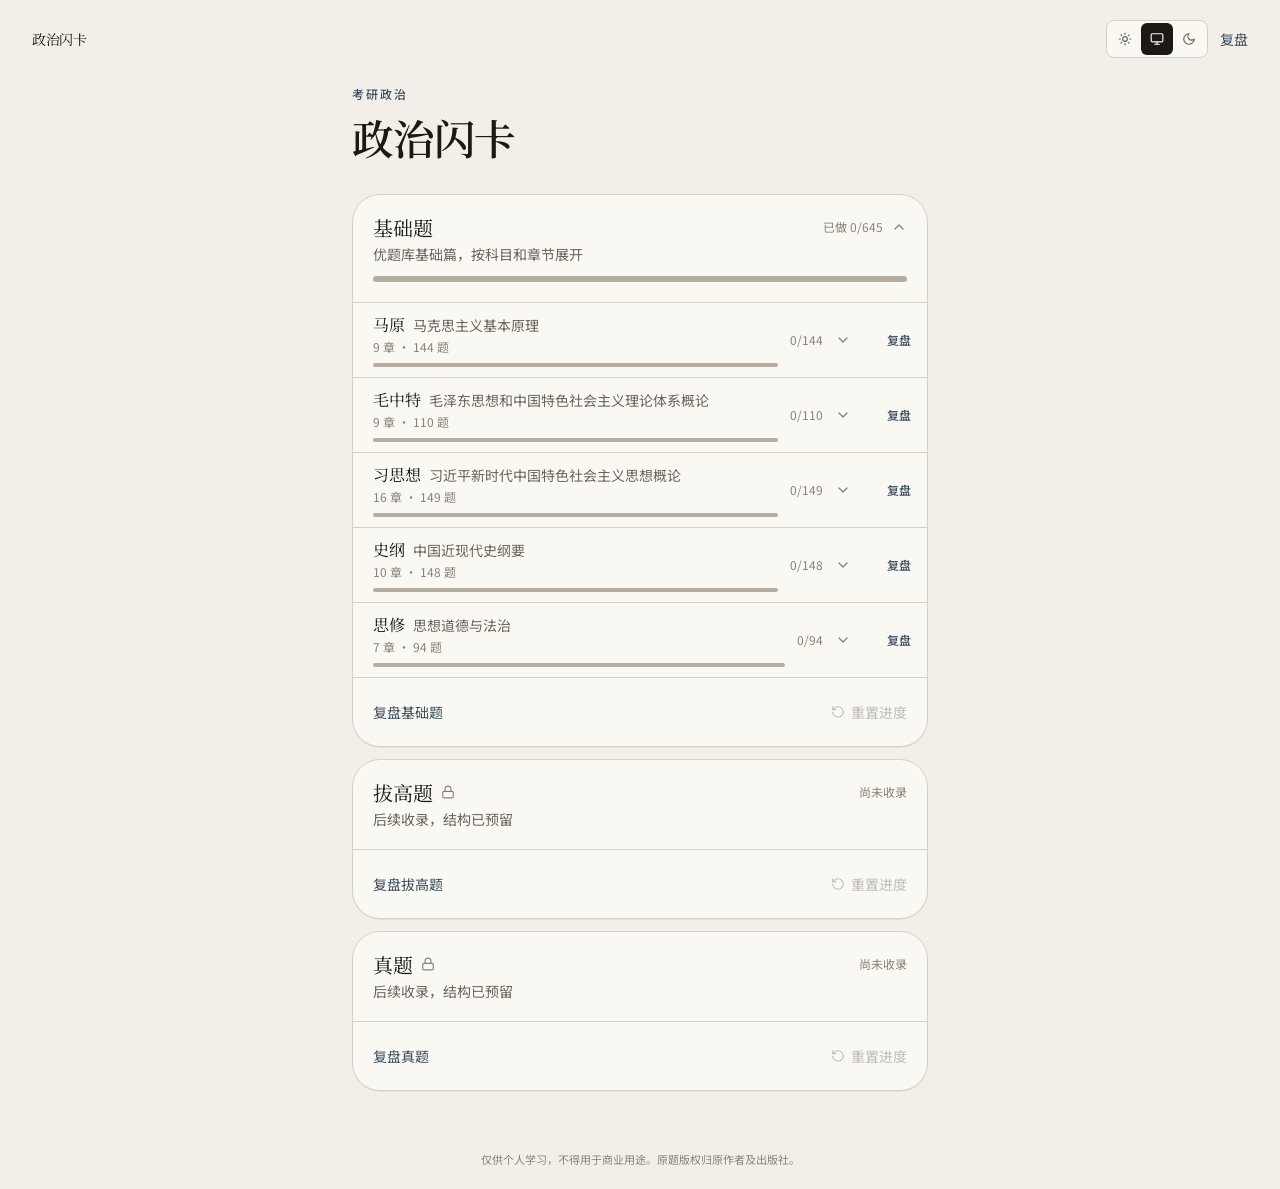
==== commit cd8663af: "Sync progress-track contrast to the live dashboard." ====
--- a/index.html
+++ b/index.html
@@ -29,8 +29,8 @@
         document.documentElement.style.colorScheme = d ? "dark" : "light";
       } catch (e) {}
     </script>
-    <script type="module" crossorigin src="./assets/index-CxgCK6md.js"></script>
-    <link rel="stylesheet" crossorigin href="./assets/index-eWzvINo9.css">
+    <script type="module" crossorigin src="./assets/index-Cp8s-mzr.js"></script>
+    <link rel="stylesheet" crossorigin href="./assets/index-yoZ8imXm.css">
   </head>
   <body>
     <div id="app"></div>
--- a/assets/index-yoZ8imXm.css
+++ b/assets/index-yoZ8imXm.css
@@ -0,0 +1,2 @@
+/*! tailwindcss v4.3.3 | MIT License | https://tailwindcss.com */
+@layer properties{@supports (((-webkit-hyphens:none)) and (not (margin-trim:inline))) or ((-moz-orient:inline) and (not (color:rgb(from red r g b)))){*,:before,:after,::backdrop{--tw-border-style:solid;--tw-leading:initial;--tw-font-weight:initial;--tw-tracking:initial;--tw-ordinal:initial;--tw-slashed-zero:initial;--tw-numeric-figure:initial;--tw-numeric-spacing:initial;--tw-numeric-fraction:initial;--tw-shadow:0 0 #0000;--tw-shadow-color:initial;--tw-shadow-alpha:100%;--tw-inset-shadow:0 0 #0000;--tw-inset-shadow-color:initial;--tw-inset-shadow-alpha:100%;--tw-ring-color:initial;--tw-ring-shadow:0 0 #0000;--tw-inset-ring-color:initial;--tw-inset-ring-shadow:0 0 #0000;--tw-ring-inset:initial;--tw-ring-offset-width:0px;--tw-ring-offset-color:#fff;--tw-ring-offset-shadow:0 0 #0000;--tw-outline-style:solid;--tw-blur:initial;--tw-brightness:initial;--tw-contrast:initial;--tw-grayscale:initial;--tw-hue-rotate:initial;--tw-invert:initial;--tw-opacity:initial;--tw-saturate:initial;--tw-sepia:initial;--tw-drop-shadow:initial;--tw-drop-shadow-color:initial;--tw-drop-shadow-alpha:100%;--tw-drop-shadow-size:initial;--tw-duration:initial;--tw-ease:initial;--tw-scale-x:1;--tw-scale-y:1;--tw-scale-z:1}}}@layer theme{:root,:host{--font-sans:"Noto Sans SC", "Segoe UI", system-ui, sans-serif;--font-serif:"Noto Serif SC", "Songti SC", "Noto Serif", serif;--font-mono:ui-monospace, SFMono-Regular, Menlo, Monaco, Consolas, "Liberation Mono", "Courier New", monospace;--color-red-500:oklch(63.7% .237 25.331);--color-zinc-50:oklch(98.5% 0 none);--color-zinc-400:oklch(70.5% .015 286.067);--color-zinc-500:oklch(55.2% .016 285.938);--color-zinc-900:oklch(21% .006 285.885);--color-zinc-950:oklch(14.1% .005 285.823);--color-black:#000;--color-white:#fff;--spacing:.25rem;--container-sm:24rem;--container-md:28rem;--text-xs:.75rem;--text-xs--line-height:calc(1 / .75);--text-sm:.875rem;--text-sm--line-height:calc(1.25 / .875);--text-base:1rem;--text-base--line-height:calc(1.5 / 1);--text-lg:1.125rem;--text-lg--line-height:calc(1.75 / 1.125);--text-xl:1.25rem;--text-xl--line-height:calc(1.75 / 1.25);--font-weight-medium:500;--font-weight-semibold:600;--tracking-tight:-.025em;--tracking-wide:.025em;--leading-tight:1.25;--leading-snug:1.375;--leading-relaxed:1.625;--radius-xs:4px;--radius-sm:8px;--radius-md:12px;--radius-lg:16px;--radius-xl:28px;--default-transition-duration:.15s;--default-transition-timing-function:cubic-bezier(.4, 0, .2, 1);--default-font-family:var(--font-sans);--default-mono-font-family:var(--font-mono);--color-bg:#f2efe8;--color-surface:#faf8f3;--color-surface-2:#eee8dc;--color-track:#b7ad9f;--color-fg:#1c1915;--color-muted:#6b645b;--color-subtle:#8a8278;--color-border:#d8d0c4;--color-primary:#1c1915;--color-primary-fg:#faf8f3;--color-accent:#3d4f5f;--color-ok:#2f6a4a;--color-warn:#7a5830;--color-bad:#9b3d38;--motion-quick:.15s;--motion-fast:.25s;--ease-smooth-out:cubic-bezier(.22, 1, .36, 1)}}@layer base{*,:after,:before,::backdrop{box-sizing:border-box;border:0 solid;margin:0;padding:0}::file-selector-button{box-sizing:border-box;border:0 solid;margin:0;padding:0}html,:host{-webkit-text-size-adjust:100%;tab-size:4;line-height:1.5;font-family:var(--default-font-family,-apple-system, BlinkMacSystemFont, "Segoe UI", Roboto, "Helvetica Neue", "Noto Sans", Arial, sans-serif, "Apple Color Emoji", "Segoe UI Emoji", "Segoe UI Symbol", "Noto Color Emoji");font-feature-settings:var(--default-font-feature-settings,normal);font-variation-settings:var(--default-font-variation-settings,normal);-webkit-tap-highlight-color:transparent}hr{height:0;color:inherit;border-top-width:1px}abbr:where([title]){-webkit-text-decoration:underline dotted;text-decoration:underline dotted}h1,h2,h3,h4,h5,h6{font-size:inherit;font-weight:inherit}a{color:inherit;-webkit-text-decoration:inherit;-webkit-text-decoration:inherit;-webkit-text-decoration:inherit;-webkit-text-decoration:inherit;text-decoration:inherit}b,strong{font-weight:bolder}code,kbd,samp,pre{font-family:var(--default-mono-font-family,ui-monospace, SFMono-Regular, Menlo, Monaco, Consolas, "Liberation Mono", "Courier New", monospace);font-feature-settings:var(--default-mono-font-feature-settings,normal);font-variation-settings:var(--default-mono-font-variation-settings,normal);font-size:1em}small{font-size:80%}sub,sup{vertical-align:baseline;font-size:75%;line-height:0;position:relative}sub{bottom:-.25em}sup{top:-.5em}table{text-indent:0;border-color:inherit;border-collapse:collapse}:-moz-focusring:where(:not(iframe)){outline:auto}progress{vertical-align:baseline}summary{display:list-item}ol,ul,menu{list-style:none}img,svg,video,canvas,audio,iframe,embed,object{vertical-align:middle;display:block}img,video{max-width:100%;height:auto}button,input,select,optgroup,textarea{font:inherit;font-feature-settings:inherit;font-variation-settings:inherit;letter-spacing:inherit;color:inherit;opacity:1;background-color:#0000;border-radius:0}::file-selector-button{font:inherit;font-feature-settings:inherit;font-variation-settings:inherit;letter-spacing:inherit;color:inherit;opacity:1;background-color:#0000;border-radius:0}:where(select:is([multiple],[size])) optgroup{font-weight:bolder}:where(select:is([multiple],[size])) optgroup option{padding-inline-start:20px}::file-selector-button{margin-inline-end:4px}::placeholder{opacity:1}@supports (not ((-webkit-appearance:-apple-pay-button))) or (contain-intrinsic-size:1px){::placeholder{color:currentColor}@supports (color:color-mix(in lab, red, red)){::placeholder{color:color-mix(in oklab, currentcolor 50%, transparent)}}}textarea{resize:vertical}::-webkit-search-decoration{-webkit-appearance:none}::-webkit-date-and-time-value{min-height:1lh;text-align:inherit}::-webkit-datetime-edit{display:inline-flex}::-webkit-datetime-edit-fields-wrapper{padding:0}::-webkit-datetime-edit{padding-block:0}::-webkit-datetime-edit-year-field{padding-block:0}::-webkit-datetime-edit-month-field{padding-block:0}::-webkit-datetime-edit-day-field{padding-block:0}::-webkit-datetime-edit-hour-field{padding-block:0}::-webkit-datetime-edit-minute-field{padding-block:0}::-webkit-datetime-edit-second-field{padding-block:0}::-webkit-datetime-edit-millisecond-field{padding-block:0}::-webkit-datetime-edit-meridiem-field{padding-block:0}::-webkit-calendar-picker-indicator{line-height:1}:-moz-ui-invalid{box-shadow:none}button,input:where([type=button],[type=reset],[type=submit]){appearance:button}::file-selector-button{appearance:button}::-webkit-inner-spin-button{height:auto}::-webkit-outer-spin-button{height:auto}[hidden]:where(:not([hidden=until-found])){display:none!important}button:not(:disabled),[role=button]:not(:disabled){cursor:pointer}html{-webkit-font-smoothing:antialiased;-moz-osx-font-smoothing:grayscale}html,body,#app{min-height:100%}body{background-color:var(--color-bg);color:var(--color-fg);font-family:var(--font-sans);background-image:radial-gradient(#1c19150b .7px,#0000 .7px)}@supports (color:color-mix(in lab, red, red)){body{background-image:radial-gradient(color-mix(in oklab, var(--color-fg) 4.5%, transparent) .7px, transparent .7px)}}body{transition:background-color var(--motion-fast) var(--ease-smooth-out), color var(--motion-fast) var(--ease-smooth-out);background-size:8px 8px}}@layer components;@layer utilities{.visible{visibility:visible}.absolute{position:absolute}.fixed{position:fixed}.relative{position:relative}.static{position:static}.inset-0{inset:0}.z-30{z-index:30}.mx-auto{margin-inline:auto}.mt-0\.5{margin-top:calc(var(--spacing) * .5)}.mt-1{margin-top:var(--spacing)}.mt-1\.5{margin-top:calc(var(--spacing) * 1.5)}.mt-2{margin-top:calc(var(--spacing) * 2)}.mt-3{margin-top:calc(var(--spacing) * 3)}.mt-4{margin-top:calc(var(--spacing) * 4)}.mt-5{margin-top:calc(var(--spacing) * 5)}.mt-6{margin-top:calc(var(--spacing) * 6)}.mt-8{margin-top:calc(var(--spacing) * 8)}.mt-auto{margin-top:auto}.block{display:block}.flex{display:flex}.grid{display:grid}.hidden{display:none}.inline{display:inline}.inline-flex{display:inline-flex}.table{display:table}.size-1\.5{width:calc(var(--spacing) * 1.5);height:calc(var(--spacing) * 1.5)}.size-3\.5{width:calc(var(--spacing) * 3.5);height:calc(var(--spacing) * 3.5)}.size-4{width:calc(var(--spacing) * 4);height:calc(var(--spacing) * 4)}.size-6{width:calc(var(--spacing) * 6);height:calc(var(--spacing) * 6)}.size-8{width:calc(var(--spacing) * 8);height:calc(var(--spacing) * 8)}.size-10{width:calc(var(--spacing) * 10);height:calc(var(--spacing) * 10)}.h-1{height:var(--spacing)}.h-1\.5{height:calc(var(--spacing) * 1.5)}.h-2{height:calc(var(--spacing) * 2)}.h-3{height:calc(var(--spacing) * 3)}.h-5{height:calc(var(--spacing) * 5)}.h-8{height:calc(var(--spacing) * 8)}.h-11{height:calc(var(--spacing) * 11)}.h-12{height:calc(var(--spacing) * 12)}.h-full{height:100%}.max-h-64{max-height:calc(var(--spacing) * 64)}.min-h-11{min-height:calc(var(--spacing) * 11)}.min-h-12{min-height:calc(var(--spacing) * 12)}.min-h-14{min-height:calc(var(--spacing) * 14)}.min-h-dvh{min-height:100dvh}.min-h-screen{min-height:100vh}.w-3\.5{width:calc(var(--spacing) * 3.5)}.w-4{width:calc(var(--spacing) * 4)}.w-6{width:calc(var(--spacing) * 6)}.w-8{width:calc(var(--spacing) * 8)}.w-full{width:100%}.max-w-\[18ch\]{max-width:18ch}.max-w-\[32ch\]{max-width:32ch}.max-w-\[36ch\]{max-width:36ch}.max-w-\[40rem\]{max-width:40rem}.max-w-md{max-width:var(--container-md)}.max-w-sm{max-width:var(--container-sm)}.min-w-0{min-width:0}.min-w-28{min-width:calc(var(--spacing) * 28)}.flex-1{flex:1}.shrink-0{flex-shrink:0}.rotate-180{rotate:180deg}.cursor-pointer{cursor:pointer}.grid-cols-3{grid-template-columns:repeat(3,minmax(0,1fr))}.flex-col{flex-direction:column}.flex-wrap{flex-wrap:wrap}.place-items-center{place-items:center}.items-baseline{align-items:baseline}.items-center{align-items:center}.items-end{align-items:flex-end}.items-start{align-items:flex-start}.items-stretch{align-items:stretch}.justify-between{justify-content:space-between}.justify-center{justify-content:center}.justify-start{justify-content:flex-start}.gap-1{gap:var(--spacing)}.gap-1\.5{gap:calc(var(--spacing) * 1.5)}.gap-2{gap:calc(var(--spacing) * 2)}.gap-2\.5{gap:calc(var(--spacing) * 2.5)}.gap-3{gap:calc(var(--spacing) * 3)}.gap-x-4{column-gap:calc(var(--spacing) * 4)}.gap-y-1{row-gap:var(--spacing)}.truncate{text-overflow:ellipsis;white-space:nowrap;overflow:hidden}.overflow-hidden{overflow:hidden}.overflow-y-auto{overflow-y:auto}.rounded-\[calc\(var\(--radius-sm\)-2px\)\]{border-radius:calc(var(--radius-sm) - 2px)}.rounded-\[var\(--radius-lg\)\]{border-radius:var(--radius-lg)}.rounded-\[var\(--radius-md\)\]{border-radius:var(--radius-md)}.rounded-\[var\(--radius-sm\)\]{border-radius:var(--radius-sm)}.rounded-\[var\(--radius-xl\)\]{border-radius:var(--radius-xl)}.rounded-\[var\(--radius-xs\)\]{border-radius:var(--radius-xs)}.rounded-full{border-radius:2147483647px}.border{border-style:var(--tw-border-style);border-width:1px}.border-t{border-top-style:var(--tw-border-style);border-top-width:1px}.border-b{border-bottom-style:var(--tw-border-style);border-bottom-width:1px}.border-bad{border-color:var(--color-bad)}.border-bad\/40{border-color:#9b3d3866}@supports (color:color-mix(in lab, red, red)){.border-bad\/40{border-color:color-mix(in oklab, var(--color-bad) 40%, transparent)}}.border-bad\/45{border-color:#9b3d3873}@supports (color:color-mix(in lab, red, red)){.border-bad\/45{border-color:color-mix(in oklab, var(--color-bad) 45%, transparent)}}.border-border{border-color:var(--color-border)}.border-border\/70{border-color:#d8d0c4b3}@supports (color:color-mix(in lab, red, red)){.border-border\/70{border-color:color-mix(in oklab, var(--color-border) 70%, transparent)}}.border-border\/80{border-color:#d8d0c4cc}@supports (color:color-mix(in lab, red, red)){.border-border\/80{border-color:color-mix(in oklab, var(--color-border) 80%, transparent)}}.border-fg{border-color:var(--color-fg)}.border-fg\/20{border-color:#1c191533}@supports (color:color-mix(in lab, red, red)){.border-fg\/20{border-color:color-mix(in oklab, var(--color-fg) 20%, transparent)}}.border-fg\/35{border-color:#1c191559}@supports (color:color-mix(in lab, red, red)){.border-fg\/35{border-color:color-mix(in oklab, var(--color-fg) 35%, transparent)}}.border-ok{border-color:var(--color-ok)}.border-ok\/40{border-color:#2f6a4a66}@supports (color:color-mix(in lab, red, red)){.border-ok\/40{border-color:color-mix(in oklab, var(--color-ok) 40%, transparent)}}.border-ok\/45{border-color:#2f6a4a73}@supports (color:color-mix(in lab, red, red)){.border-ok\/45{border-color:color-mix(in oklab, var(--color-ok) 45%, transparent)}}.border-transparent{border-color:#0000}.border-warn{border-color:var(--color-warn)}.border-warn\/40{border-color:#7a583066}@supports (color:color-mix(in lab, red, red)){.border-warn\/40{border-color:color-mix(in oklab, var(--color-warn) 40%, transparent)}}.bg-accent{background-color:var(--color-accent)}.bg-bad{background-color:var(--color-bad)}.bg-bad\/6{background-color:#9b3d380f}@supports (color:color-mix(in lab, red, red)){.bg-bad\/6{background-color:color-mix(in oklab, var(--color-bad) 6%, transparent)}}.bg-bad\/10{background-color:#9b3d381a}@supports (color:color-mix(in lab, red, red)){.bg-bad\/10{background-color:color-mix(in oklab, var(--color-bad) 10%, transparent)}}.bg-black\/10{background-color:#0000001a}@supports (color:color-mix(in lab, red, red)){.bg-black\/10{background-color:color-mix(in oklab, var(--color-black) 10%, transparent)}}.bg-fg\/30{background-color:#1c19154d}@supports (color:color-mix(in lab, red, red)){.bg-fg\/30{background-color:color-mix(in oklab, var(--color-fg) 30%, transparent)}}.bg-ok{background-color:var(--color-ok)}.bg-ok\/6{background-color:#2f6a4a0f}@supports (color:color-mix(in lab, red, red)){.bg-ok\/6{background-color:color-mix(in oklab, var(--color-ok) 6%, transparent)}}.bg-ok\/10{background-color:#2f6a4a1a}@supports (color:color-mix(in lab, red, red)){.bg-ok\/10{background-color:color-mix(in oklab, var(--color-ok) 10%, transparent)}}.bg-primary{background-color:var(--color-primary)}.bg-surface{background-color:var(--color-surface)}.bg-surface-2{background-color:var(--color-surface-2)}.bg-surface-2\/30{background-color:#eee8dc4d}@supports (color:color-mix(in lab, red, red)){.bg-surface-2\/30{background-color:color-mix(in oklab, var(--color-surface-2) 30%, transparent)}}.bg-surface-2\/40{background-color:#eee8dc66}@supports (color:color-mix(in lab, red, red)){.bg-surface-2\/40{background-color:color-mix(in oklab, var(--color-surface-2) 40%, transparent)}}.bg-track{background-color:var(--color-track)}.bg-transparent{background-color:#0000}.bg-warn{background-color:var(--color-warn)}.bg-warn\/10{background-color:#7a58301a}@supports (color:color-mix(in lab, red, red)){.bg-warn\/10{background-color:color-mix(in oklab, var(--color-warn) 10%, transparent)}}.bg-zinc-50{background-color:var(--color-zinc-50)}.object-cover{object-fit:cover}.p-0\.5{padding:calc(var(--spacing) * .5)}.p-4{padding:calc(var(--spacing) * 4)}.p-5{padding:calc(var(--spacing) * 5)}.px-2{padding-inline:calc(var(--spacing) * 2)}.px-2\.5{padding-inline:calc(var(--spacing) * 2.5)}.px-3{padding-inline:calc(var(--spacing) * 3)}.px-3\.5{padding-inline:calc(var(--spacing) * 3.5)}.px-4{padding-inline:calc(var(--spacing) * 4)}.px-5{padding-inline:calc(var(--spacing) * 5)}.px-6{padding-inline:calc(var(--spacing) * 6)}.py-1{padding-block:var(--spacing)}.py-2{padding-block:calc(var(--spacing) * 2)}.py-2\.5{padding-block:calc(var(--spacing) * 2.5)}.py-3{padding-block:calc(var(--spacing) * 3)}.py-4{padding-block:calc(var(--spacing) * 4)}.py-5{padding-block:calc(var(--spacing) * 5)}.py-10{padding-block:calc(var(--spacing) * 10)}.pt-1{padding-top:var(--spacing)}.pt-3{padding-top:calc(var(--spacing) * 3)}.pt-5{padding-top:calc(var(--spacing) * 5)}.pt-8{padding-top:calc(var(--spacing) * 8)}.pb-2{padding-bottom:calc(var(--spacing) * 2)}.pb-3{padding-bottom:calc(var(--spacing) * 3)}.pb-3\.5{padding-bottom:calc(var(--spacing) * 3.5)}.pb-10{padding-bottom:calc(var(--spacing) * 10)}.pb-\[max\(1\.25rem\,env\(safe-area-inset-bottom\)\)\]{padding-bottom:max(1.25rem, env(safe-area-inset-bottom))}.text-center{text-align:center}.text-left{text-align:left}.font-serif{font-family:var(--font-serif)}.text-base{font-size:var(--text-base);line-height:var(--tw-leading,var(--text-base--line-height))}.text-lg{font-size:var(--text-lg);line-height:var(--tw-leading,var(--text-lg--line-height))}.text-sm{font-size:var(--text-sm);line-height:var(--tw-leading,var(--text-sm--line-height))}.text-xl{font-size:var(--text-xl);line-height:var(--tw-leading,var(--text-xl--line-height))}.text-xs{font-size:var(--text-xs);line-height:var(--tw-leading,var(--text-xs--line-height))}.text-\[0\.95rem\]{font-size:.95rem}.text-\[1\.15rem\]{font-size:1.15rem}.text-\[2\.15rem\]{font-size:2.15rem}.text-\[2rem\]{font-size:2rem}.text-\[10px\]{font-size:10px}.text-\[11px\]{font-size:11px}.leading-\[1\.15\]{--tw-leading:1.15;line-height:1.15}.leading-\[1\.65\]{--tw-leading:1.65;line-height:1.65}.leading-relaxed{--tw-leading:var(--leading-relaxed);line-height:var(--leading-relaxed)}.leading-snug{--tw-leading:var(--leading-snug);line-height:var(--leading-snug)}.leading-tight{--tw-leading:var(--leading-tight);line-height:var(--leading-tight)}.font-medium{--tw-font-weight:var(--font-weight-medium);font-weight:var(--font-weight-medium)}.font-semibold{--tw-font-weight:var(--font-weight-semibold);font-weight:var(--font-weight-semibold)}.tracking-\[-0\.03em\]{--tw-tracking:-.03em;letter-spacing:-.03em}.tracking-\[0\.18em\]{--tw-tracking:.18em;letter-spacing:.18em}.tracking-tight{--tw-tracking:var(--tracking-tight);letter-spacing:var(--tracking-tight)}.tracking-wide{--tw-tracking:var(--tracking-wide);letter-spacing:var(--tracking-wide)}.text-balance{text-wrap:balance}.text-pretty{text-wrap:pretty}.break-words{overflow-wrap:break-word}.text-accent{color:var(--color-accent)}.text-bad{color:var(--color-bad)}.text-fg{color:var(--color-fg)}.text-fg\/80{color:#1c1915cc}@supports (color:color-mix(in lab, red, red)){.text-fg\/80{color:color-mix(in oklab, var(--color-fg) 80%, transparent)}}.text-muted{color:var(--color-muted)}.text-ok{color:var(--color-ok)}.text-primary-fg{color:var(--color-primary-fg)}.text-primary-fg\/80{color:#faf8f3cc}@supports (color:color-mix(in lab, red, red)){.text-primary-fg\/80{color:color-mix(in oklab, var(--color-primary-fg) 80%, transparent)}}.text-red-500{color:var(--color-red-500)}.text-subtle{color:var(--color-subtle)}.text-warn{color:var(--color-warn)}.text-zinc-500{color:var(--color-zinc-500)}.text-zinc-900{color:var(--color-zinc-900)}.tabular-nums{--tw-numeric-spacing:tabular-nums;font-variant-numeric:var(--tw-ordinal,) var(--tw-slashed-zero,) var(--tw-numeric-figure,) var(--tw-numeric-spacing,) var(--tw-numeric-fraction,)}.underline-offset-4{text-underline-offset:4px}.antialiased{-webkit-font-smoothing:antialiased;-moz-osx-font-smoothing:grayscale}.opacity-70{opacity:.7}.shadow-\[0_1px_0_color-mix\(in_oklab\,var\(--color-fg\)_6\%\,transparent\)\]{--tw-shadow:0 1px 0 var(--tw-shadow-color,#1c19150f)}@supports (color:color-mix(in lab, red, red)){.shadow-\[0_1px_0_color-mix\(in_oklab\,var\(--color-fg\)_6\%\,transparent\)\]{--tw-shadow:0 1px 0 var(--tw-shadow-color,color-mix(in oklab,var(--color-fg) 6%,transparent))}}.shadow-\[0_1px_0_color-mix\(in_oklab\,var\(--color-fg\)_6\%\,transparent\)\]{box-shadow:var(--tw-inset-shadow), var(--tw-inset-ring-shadow), var(--tw-ring-offset-shadow), var(--tw-ring-shadow), var(--tw-shadow)}.shadow-\[0_16px_40px_color-mix\(in_oklab\,var\(--color-fg\)_18\%\,transparent\)\]{--tw-shadow:0 16px 40px var(--tw-shadow-color,#1c19152e)}@supports (color:color-mix(in lab, red, red)){.shadow-\[0_16px_40px_color-mix\(in_oklab\,var\(--color-fg\)_18\%\,transparent\)\]{--tw-shadow:0 16px 40px var(--tw-shadow-color,color-mix(in oklab,var(--color-fg) 18%,transparent))}}.shadow-\[0_16px_40px_color-mix\(in_oklab\,var\(--color-fg\)_18\%\,transparent\)\]{box-shadow:var(--tw-inset-shadow), var(--tw-inset-ring-shadow), var(--tw-ring-offset-shadow), var(--tw-ring-shadow), var(--tw-shadow)}.outline{outline-style:var(--tw-outline-style);outline-width:1px}.filter{filter:var(--tw-blur,) var(--tw-brightness,) var(--tw-contrast,) var(--tw-grayscale,) var(--tw-hue-rotate,) var(--tw-invert,) var(--tw-saturate,) var(--tw-sepia,) var(--tw-drop-shadow,)}.transition-\[background-color\,color\]{transition-property:background-color,color;transition-timing-function:var(--tw-ease,var(--default-transition-timing-function));transition-duration:var(--tw-duration,var(--default-transition-duration))}.transition-\[border-color\,background-color\,color\]{transition-property:border-color,background-color,color;transition-timing-function:var(--tw-ease,var(--default-transition-timing-function));transition-duration:var(--tw-duration,var(--default-transition-duration))}.transition-\[border-color\,background-color\]{transition-property:border-color,background-color;transition-timing-function:var(--tw-ease,var(--default-transition-timing-function));transition-duration:var(--tw-duration,var(--default-transition-duration))}.transition-\[height\,background-color\,transform\]{transition-property:height,background-color,transform;transition-timing-function:var(--tw-ease,var(--default-transition-timing-function));transition-duration:var(--tw-duration,var(--default-transition-duration))}.transition-\[opacity\,transform\,background-color\,color\,border-color\]{transition-property:opacity,transform,background-color,color,border-color;transition-timing-function:var(--tw-ease,var(--default-transition-timing-function));transition-duration:var(--tw-duration,var(--default-transition-duration))}.transition-\[width\]{transition-property:width;transition-timing-function:var(--tw-ease,var(--default-transition-timing-function));transition-duration:var(--tw-duration,var(--default-transition-duration))}.transition-transform{transition-property:transform,translate,scale,rotate;transition-timing-function:var(--tw-ease,var(--default-transition-timing-function));transition-duration:var(--tw-duration,var(--default-transition-duration))}.duration-\[var\(--motion-fast\)\]{--tw-duration:var(--motion-fast);transition-duration:var(--motion-fast)}.duration-\[var\(--motion-quick\)\]{--tw-duration:var(--motion-quick);transition-duration:var(--motion-quick)}.ease-\[var\(--ease-smooth-out\)\]{--tw-ease:var(--ease-smooth-out);transition-timing-function:var(--ease-smooth-out)}.select-none{-webkit-user-select:none;user-select:none}@media (hover:hover){.group-hover\:h-3:is(:where(.group):hover *){height:calc(var(--spacing) * 3)}}.last\:border-b-0:last-child{border-bottom-style:var(--tw-border-style);border-bottom-width:0}@media (hover:hover){.hover\:z-10:hover{z-index:10}.hover\:scale-y-150:hover{--tw-scale-y:150%;scale:var(--tw-scale-x) var(--tw-scale-y)}.hover\:border-bad\/70:hover{border-color:#9b3d38b3}@supports (color:color-mix(in lab, red, red)){.hover\:border-bad\/70:hover{border-color:color-mix(in oklab, var(--color-bad) 70%, transparent)}}.hover\:border-fg\/30:hover{border-color:#1c19154d}@supports (color:color-mix(in lab, red, red)){.hover\:border-fg\/30:hover{border-color:color-mix(in oklab, var(--color-fg) 30%, transparent)}}.hover\:border-fg\/40:hover{border-color:#1c191566}@supports (color:color-mix(in lab, red, red)){.hover\:border-fg\/40:hover{border-color:color-mix(in oklab, var(--color-fg) 40%, transparent)}}.hover\:border-fg\/55:hover{border-color:#1c19158c}@supports (color:color-mix(in lab, red, red)){.hover\:border-fg\/55:hover{border-color:color-mix(in oklab, var(--color-fg) 55%, transparent)}}.hover\:border-ok\/70:hover{border-color:#2f6a4ab3}@supports (color:color-mix(in lab, red, red)){.hover\:border-ok\/70:hover{border-color:color-mix(in oklab, var(--color-ok) 70%, transparent)}}.hover\:border-warn\/70:hover{border-color:#7a5830b3}@supports (color:color-mix(in lab, red, red)){.hover\:border-warn\/70:hover{border-color:color-mix(in oklab, var(--color-warn) 70%, transparent)}}.hover\:bg-surface:hover{background-color:var(--color-surface)}.hover\:bg-surface-2:hover{background-color:var(--color-surface-2)}.hover\:bg-surface-2\/70:hover{background-color:#eee8dcb3}@supports (color:color-mix(in lab, red, red)){.hover\:bg-surface-2\/70:hover{background-color:color-mix(in oklab, var(--color-surface-2) 70%, transparent)}}.hover\:bg-surface\/80:hover{background-color:#faf8f3cc}@supports (color:color-mix(in lab, red, red)){.hover\:bg-surface\/80:hover{background-color:color-mix(in oklab, var(--color-surface) 80%, transparent)}}.hover\:text-fg:hover{color:var(--color-fg)}.hover\:underline:hover{text-decoration-line:underline}.hover\:opacity-92:hover{opacity:.92}}.focus-visible\:ring-2:focus-visible{--tw-ring-shadow:var(--tw-ring-inset,) 0 0 0 calc(2px + var(--tw-ring-offset-width)) var(--tw-ring-color,currentcolor);box-shadow:var(--tw-inset-shadow), var(--tw-inset-ring-shadow), var(--tw-ring-offset-shadow), var(--tw-ring-shadow), var(--tw-shadow)}.focus-visible\:ring-accent\/35:focus-visible{--tw-ring-color:#3d4f5f59}@supports (color:color-mix(in lab, red, red)){.focus-visible\:ring-accent\/35:focus-visible{--tw-ring-color:color-mix(in oklab, var(--color-accent) 35%, transparent)}}.focus-visible\:outline-none:focus-visible{--tw-outline-style:none;outline-style:none}.active\:scale-\[0\.98\]:active{scale:.98}.disabled\:pointer-events-none:disabled{pointer-events:none}.disabled\:cursor-wait:disabled{cursor:wait}.disabled\:no-underline:disabled{text-decoration-line:none}.disabled\:opacity-40:disabled{opacity:.4}@media (width>=40rem){.sm\:block{display:block}.sm\:w-auto{width:auto}.sm\:flex-row{flex-direction:row}.sm\:flex-row-reverse{flex-direction:row-reverse}.sm\:flex-wrap{flex-wrap:wrap}.sm\:items-center{align-items:center}.sm\:px-8{padding-inline:calc(var(--spacing) * 8)}.sm\:text-\[1\.22rem\]{font-size:1.22rem}.sm\:text-\[2\.6rem\]{font-size:2.6rem}}@media (prefers-color-scheme:dark){.dark\:bg-white\/20{background-color:#fff3}@supports (color:color-mix(in lab, red, red)){.dark\:bg-white\/20{background-color:color-mix(in oklab, var(--color-white) 20%, transparent)}}.dark\:bg-zinc-950{background-color:var(--color-zinc-950)}.dark\:text-zinc-50{color:var(--color-zinc-50)}.dark\:text-zinc-400{color:var(--color-zinc-400)}}}html[data-theme=dark]{--color-bg:#161410;--color-surface:#221f1a;--color-surface-2:#2c2822;--color-track:#5c564c;--color-fg:#f2efe8;--color-muted:#b5aea4;--color-subtle:#8f877c;--color-border:#3d3830;--color-primary:#f2efe8;--color-primary-fg:#1c1915;--color-accent:#b7c4d0;--color-ok:#7dba96;--color-warn:#d4a56a;--color-bad:#e08b84;--lightningcss-light: ;--lightningcss-dark:initial;color-scheme:dark}html[data-theme=light]{--lightningcss-light:initial;--lightningcss-dark: ;color-scheme:light}@media (prefers-reduced-motion:reduce){*,:before,:after{transition-duration:.01ms!important;animation-duration:.01ms!important;animation-iteration-count:1!important}}@property --tw-border-style{syntax:"*";inherits:false;initial-value:solid}@property --tw-leading{syntax:"*";inherits:false}@property --tw-font-weight{syntax:"*";inherits:false}@property --tw-tracking{syntax:"*";inherits:false}@property --tw-ordinal{syntax:"*";inherits:false}@property --tw-slashed-zero{syntax:"*";inherits:false}@property --tw-numeric-figure{syntax:"*";inherits:false}@property --tw-numeric-spacing{syntax:"*";inherits:false}@property --tw-numeric-fraction{syntax:"*";inherits:false}@property --tw-shadow{syntax:"*";inherits:false;initial-value:0 0 #0000}@property --tw-shadow-color{syntax:"*";inherits:false}@property --tw-shadow-alpha{syntax:"<percentage>";inherits:false;initial-value:100%}@property --tw-inset-shadow{syntax:"*";inherits:false;initial-value:0 0 #0000}@property --tw-inset-shadow-color{syntax:"*";inherits:false}@property --tw-inset-shadow-alpha{syntax:"<percentage>";inherits:false;initial-value:100%}@property --tw-ring-color{syntax:"*";inherits:false}@property --tw-ring-shadow{syntax:"*";inherits:false;initial-value:0 0 #0000}@property --tw-inset-ring-color{syntax:"*";inherits:false}@property --tw-inset-ring-shadow{syntax:"*";inherits:false;initial-value:0 0 #0000}@property --tw-ring-inset{syntax:"*";inherits:false}@property --tw-ring-offset-width{syntax:"<length>";inherits:false;initial-value:0}@property --tw-ring-offset-color{syntax:"*";inherits:false;initial-value:#fff}@property --tw-ring-offset-shadow{syntax:"*";inherits:false;initial-value:0 0 #0000}@property --tw-outline-style{syntax:"*";inherits:false;initial-value:solid}@property --tw-blur{syntax:"*";inherits:false}@property --tw-brightness{syntax:"*";inherits:false}@property --tw-contrast{syntax:"*";inherits:false}@property --tw-grayscale{syntax:"*";inherits:false}@property --tw-hue-rotate{syntax:"*";inherits:false}@property --tw-invert{syntax:"*";inherits:false}@property --tw-opacity{syntax:"*";inherits:false}@property --tw-saturate{syntax:"*";inherits:false}@property --tw-sepia{syntax:"*";inherits:false}@property --tw-drop-shadow{syntax:"*";inherits:false}@property --tw-drop-shadow-color{syntax:"*";inherits:false}@property --tw-drop-shadow-alpha{syntax:"<percentage>";inherits:false;initial-value:100%}@property --tw-drop-shadow-size{syntax:"*";inherits:false}@property --tw-duration{syntax:"*";inherits:false}@property --tw-ease{syntax:"*";inherits:false}@property --tw-scale-x{syntax:"*";inherits:false;initial-value:1}@property --tw-scale-y{syntax:"*";inherits:false;initial-value:1}@property --tw-scale-z{syntax:"*";inherits:false;initial-value:1}
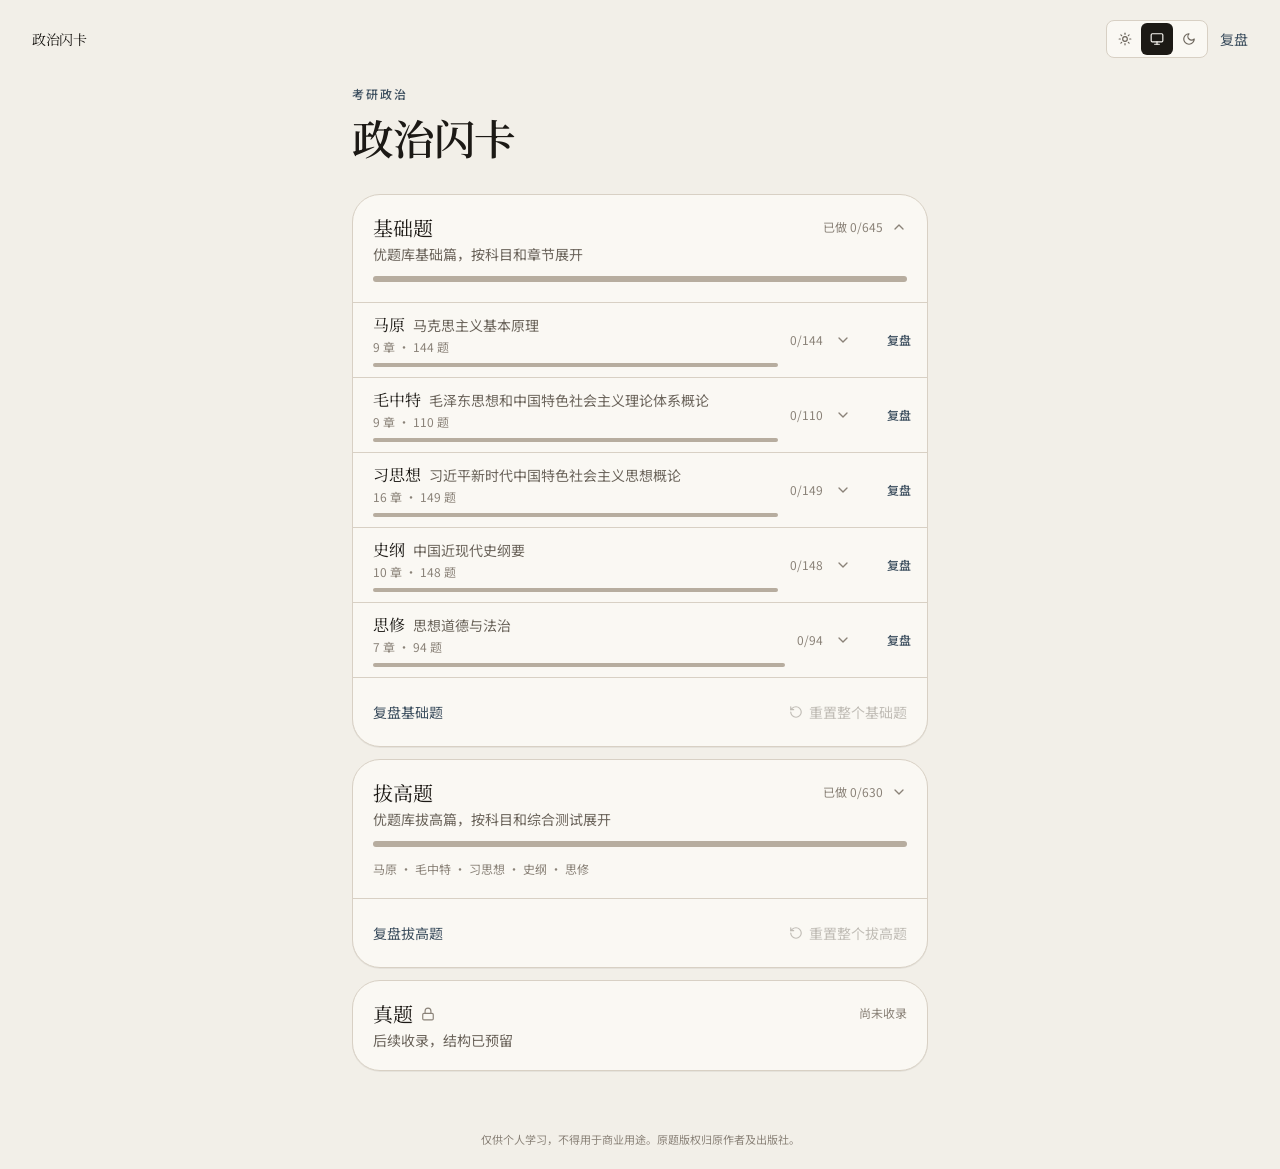
==== commit bc291818: "Publish: interaction fixes + 拔高题 Source: Kada666/zhengzhi-flash@ec70b1544cd3aee5b914ab7aad587cf4749f" ====
--- a/index.html
+++ b/index.html
@@ -29,8 +29,8 @@
         document.documentElement.style.colorScheme = d ? "dark" : "light";
       } catch (e) {}
     </script>
-    <script type="module" crossorigin src="./assets/index-Cp8s-mzr.js"></script>
-    <link rel="stylesheet" crossorigin href="./assets/index-yoZ8imXm.css">
+    <script type="module" crossorigin src="./assets/index-DZoeMVuO.js"></script>
+    <link rel="stylesheet" crossorigin href="./assets/index-DK3DE6i-.css">
   </head>
   <body>
     <div id="app"></div>
--- a/assets/index-DK3DE6i-.css
+++ b/assets/index-DK3DE6i-.css
@@ -0,0 +1,2 @@
+/*! tailwindcss v4.3.3 | MIT License | https://tailwindcss.com */
+@layer properties{@supports (((-webkit-hyphens:none)) and (not (margin-trim:inline))) or ((-moz-orient:inline) and (not (color:rgb(from red r g b)))){*,:before,:after,::backdrop{--tw-border-style:solid;--tw-leading:initial;--tw-font-weight:initial;--tw-tracking:initial;--tw-ordinal:initial;--tw-slashed-zero:initial;--tw-numeric-figure:initial;--tw-numeric-spacing:initial;--tw-numeric-fraction:initial;--tw-shadow:0 0 #0000;--tw-shadow-color:initial;--tw-shadow-alpha:100%;--tw-inset-shadow:0 0 #0000;--tw-inset-shadow-color:initial;--tw-inset-shadow-alpha:100%;--tw-ring-color:initial;--tw-ring-shadow:0 0 #0000;--tw-inset-ring-color:initial;--tw-inset-ring-shadow:0 0 #0000;--tw-ring-inset:initial;--tw-ring-offset-width:0px;--tw-ring-offset-color:#fff;--tw-ring-offset-shadow:0 0 #0000;--tw-outline-style:solid;--tw-blur:initial;--tw-brightness:initial;--tw-contrast:initial;--tw-grayscale:initial;--tw-hue-rotate:initial;--tw-invert:initial;--tw-opacity:initial;--tw-saturate:initial;--tw-sepia:initial;--tw-drop-shadow:initial;--tw-drop-shadow-color:initial;--tw-drop-shadow-alpha:100%;--tw-drop-shadow-size:initial;--tw-duration:initial;--tw-ease:initial;--tw-scale-x:1;--tw-scale-y:1;--tw-scale-z:1}}}@layer theme{:root,:host{--font-sans:"Noto Sans SC", "Segoe UI", system-ui, sans-serif;--font-serif:"Noto Serif SC", "Songti SC", "Noto Serif", serif;--font-mono:ui-monospace, SFMono-Regular, Menlo, Monaco, Consolas, "Liberation Mono", "Courier New", monospace;--color-red-500:oklch(63.7% .237 25.331);--color-zinc-50:oklch(98.5% 0 none);--color-zinc-400:oklch(70.5% .015 286.067);--color-zinc-500:oklch(55.2% .016 285.938);--color-zinc-900:oklch(21% .006 285.885);--color-zinc-950:oklch(14.1% .005 285.823);--color-black:#000;--color-white:#fff;--spacing:.25rem;--container-sm:24rem;--container-md:28rem;--text-xs:.75rem;--text-xs--line-height:calc(1 / .75);--text-sm:.875rem;--text-sm--line-height:calc(1.25 / .875);--text-base:1rem;--text-base--line-height:calc(1.5 / 1);--text-lg:1.125rem;--text-lg--line-height:calc(1.75 / 1.125);--text-xl:1.25rem;--text-xl--line-height:calc(1.75 / 1.25);--font-weight-medium:500;--font-weight-semibold:600;--tracking-tight:-.025em;--tracking-wide:.025em;--leading-tight:1.25;--leading-snug:1.375;--leading-relaxed:1.625;--radius-xs:4px;--radius-sm:8px;--radius-md:12px;--radius-lg:16px;--radius-xl:28px;--default-transition-duration:.15s;--default-transition-timing-function:cubic-bezier(.4, 0, .2, 1);--default-font-family:var(--font-sans);--default-mono-font-family:var(--font-mono);--color-bg:#f2efe8;--color-surface:#faf8f3;--color-surface-2:#eee8dc;--color-track:#b7ad9f;--color-track-multi:#7d7569;--color-fg:#1c1915;--color-muted:#6b645b;--color-subtle:#8a8278;--color-border:#d8d0c4;--color-primary:#1c1915;--color-primary-fg:#faf8f3;--color-accent:#3d4f5f;--color-ok:#2f6a4a;--color-warn:#7a5830;--color-bad:#9b3d38;--motion-quick:.15s;--motion-fast:.25s;--ease-smooth-out:cubic-bezier(.22, 1, .36, 1)}}@layer base{*,:after,:before,::backdrop{box-sizing:border-box;border:0 solid;margin:0;padding:0}::file-selector-button{box-sizing:border-box;border:0 solid;margin:0;padding:0}html,:host{-webkit-text-size-adjust:100%;tab-size:4;line-height:1.5;font-family:var(--default-font-family,-apple-system, BlinkMacSystemFont, "Segoe UI", Roboto, "Helvetica Neue", "Noto Sans", Arial, sans-serif, "Apple Color Emoji", "Segoe UI Emoji", "Segoe UI Symbol", "Noto Color Emoji");font-feature-settings:var(--default-font-feature-settings,normal);font-variation-settings:var(--default-font-variation-settings,normal);-webkit-tap-highlight-color:transparent}hr{height:0;color:inherit;border-top-width:1px}abbr:where([title]){-webkit-text-decoration:underline dotted;text-decoration:underline dotted}h1,h2,h3,h4,h5,h6{font-size:inherit;font-weight:inherit}a{color:inherit;-webkit-text-decoration:inherit;-webkit-text-decoration:inherit;-webkit-text-decoration:inherit;-webkit-text-decoration:inherit;text-decoration:inherit}b,strong{font-weight:bolder}code,kbd,samp,pre{font-family:var(--default-mono-font-family,ui-monospace, SFMono-Regular, Menlo, Monaco, Consolas, "Liberation Mono", "Courier New", monospace);font-feature-settings:var(--default-mono-font-feature-settings,normal);font-variation-settings:var(--default-mono-font-variation-settings,normal);font-size:1em}small{font-size:80%}sub,sup{vertical-align:baseline;font-size:75%;line-height:0;position:relative}sub{bottom:-.25em}sup{top:-.5em}table{text-indent:0;border-color:inherit;border-collapse:collapse}:-moz-focusring:where(:not(iframe)){outline:auto}progress{vertical-align:baseline}summary{display:list-item}ol,ul,menu{list-style:none}img,svg,video,canvas,audio,iframe,embed,object{vertical-align:middle;display:block}img,video{max-width:100%;height:auto}button,input,select,optgroup,textarea{font:inherit;font-feature-settings:inherit;font-variation-settings:inherit;letter-spacing:inherit;color:inherit;opacity:1;background-color:#0000;border-radius:0}::file-selector-button{font:inherit;font-feature-settings:inherit;font-variation-settings:inherit;letter-spacing:inherit;color:inherit;opacity:1;background-color:#0000;border-radius:0}:where(select:is([multiple],[size])) optgroup{font-weight:bolder}:where(select:is([multiple],[size])) optgroup option{padding-inline-start:20px}::file-selector-button{margin-inline-end:4px}::placeholder{opacity:1}@supports (not ((-webkit-appearance:-apple-pay-button))) or (contain-intrinsic-size:1px){::placeholder{color:currentColor}@supports (color:color-mix(in lab, red, red)){::placeholder{color:color-mix(in oklab, currentcolor 50%, transparent)}}}textarea{resize:vertical}::-webkit-search-decoration{-webkit-appearance:none}::-webkit-date-and-time-value{min-height:1lh;text-align:inherit}::-webkit-datetime-edit{display:inline-flex}::-webkit-datetime-edit-fields-wrapper{padding:0}::-webkit-datetime-edit{padding-block:0}::-webkit-datetime-edit-year-field{padding-block:0}::-webkit-datetime-edit-month-field{padding-block:0}::-webkit-datetime-edit-day-field{padding-block:0}::-webkit-datetime-edit-hour-field{padding-block:0}::-webkit-datetime-edit-minute-field{padding-block:0}::-webkit-datetime-edit-second-field{padding-block:0}::-webkit-datetime-edit-millisecond-field{padding-block:0}::-webkit-datetime-edit-meridiem-field{padding-block:0}::-webkit-calendar-picker-indicator{line-height:1}:-moz-ui-invalid{box-shadow:none}button,input:where([type=button],[type=reset],[type=submit]){appearance:button}::file-selector-button{appearance:button}::-webkit-inner-spin-button{height:auto}::-webkit-outer-spin-button{height:auto}[hidden]:where(:not([hidden=until-found])){display:none!important}button:not(:disabled),[role=button]:not(:disabled){cursor:pointer}html{-webkit-font-smoothing:antialiased;-moz-osx-font-smoothing:grayscale}html,body,#app{min-height:100%}body{background-color:var(--color-bg);color:var(--color-fg);font-family:var(--font-sans);background-image:radial-gradient(#1c19150b .7px,#0000 .7px)}@supports (color:color-mix(in lab, red, red)){body{background-image:radial-gradient(color-mix(in oklab, var(--color-fg) 4.5%, transparent) .7px, transparent .7px)}}body{transition:background-color var(--motion-fast) var(--ease-smooth-out), color var(--motion-fast) var(--ease-smooth-out);background-size:8px 8px}}@layer components;@layer utilities{.visible{visibility:visible}.absolute{position:absolute}.fixed{position:fixed}.relative{position:relative}.static{position:static}.inset-0{inset:0}.inset-x-0{inset-inline:0}.bottom-0{bottom:0}.z-20{z-index:20}.z-30{z-index:30}.mx-auto{margin-inline:auto}.mt-0\.5{margin-top:calc(var(--spacing) * .5)}.mt-1{margin-top:var(--spacing)}.mt-1\.5{margin-top:calc(var(--spacing) * 1.5)}.mt-2{margin-top:calc(var(--spacing) * 2)}.mt-3{margin-top:calc(var(--spacing) * 3)}.mt-4{margin-top:calc(var(--spacing) * 4)}.mt-5{margin-top:calc(var(--spacing) * 5)}.mt-6{margin-top:calc(var(--spacing) * 6)}.mt-8{margin-top:calc(var(--spacing) * 8)}.mt-auto{margin-top:auto}.block{display:block}.flex{display:flex}.grid{display:grid}.hidden{display:none}.inline{display:inline}.inline-flex{display:inline-flex}.table{display:table}.size-1\.5{width:calc(var(--spacing) * 1.5);height:calc(var(--spacing) * 1.5)}.size-3\.5{width:calc(var(--spacing) * 3.5);height:calc(var(--spacing) * 3.5)}.size-4{width:calc(var(--spacing) * 4);height:calc(var(--spacing) * 4)}.size-6{width:calc(var(--spacing) * 6);height:calc(var(--spacing) * 6)}.size-8{width:calc(var(--spacing) * 8);height:calc(var(--spacing) * 8)}.size-10{width:calc(var(--spacing) * 10);height:calc(var(--spacing) * 10)}.h-1{height:var(--spacing)}.h-1\.5{height:calc(var(--spacing) * 1.5)}.h-2{height:calc(var(--spacing) * 2)}.h-3{height:calc(var(--spacing) * 3)}.h-5{height:calc(var(--spacing) * 5)}.h-8{height:calc(var(--spacing) * 8)}.h-11{height:calc(var(--spacing) * 11)}.h-12{height:calc(var(--spacing) * 12)}.h-full{height:100%}.max-h-64{max-height:calc(var(--spacing) * 64)}.min-h-10{min-height:calc(var(--spacing) * 10)}.min-h-11{min-height:calc(var(--spacing) * 11)}.min-h-12{min-height:calc(var(--spacing) * 12)}.min-h-14{min-height:calc(var(--spacing) * 14)}.min-h-dvh{min-height:100dvh}.min-h-screen{min-height:100vh}.w-3\.5{width:calc(var(--spacing) * 3.5)}.w-4{width:calc(var(--spacing) * 4)}.w-8{width:calc(var(--spacing) * 8)}.w-full{width:100%}.max-w-\[18ch\]{max-width:18ch}.max-w-\[32ch\]{max-width:32ch}.max-w-\[36ch\]{max-width:36ch}.max-w-\[40rem\]{max-width:40rem}.max-w-md{max-width:var(--container-md)}.max-w-sm{max-width:var(--container-sm)}.min-w-0{min-width:0}.min-w-11{min-width:calc(var(--spacing) * 11)}.min-w-28{min-width:calc(var(--spacing) * 28)}.flex-1{flex:1}.shrink-0{flex-shrink:0}.rotate-180{rotate:180deg}.cursor-pointer{cursor:pointer}.grid-cols-3{grid-template-columns:repeat(3,minmax(0,1fr))}.flex-col{flex-direction:column}.flex-wrap{flex-wrap:wrap}.place-items-center{place-items:center}.items-baseline{align-items:baseline}.items-center{align-items:center}.items-end{align-items:flex-end}.items-start{align-items:flex-start}.items-stretch{align-items:stretch}.justify-between{justify-content:space-between}.justify-center{justify-content:center}.justify-start{justify-content:flex-start}.gap-1{gap:var(--spacing)}.gap-1\.5{gap:calc(var(--spacing) * 1.5)}.gap-2{gap:calc(var(--spacing) * 2)}.gap-2\.5{gap:calc(var(--spacing) * 2.5)}.gap-3{gap:calc(var(--spacing) * 3)}.gap-x-4{column-gap:calc(var(--spacing) * 4)}.gap-y-1{row-gap:var(--spacing)}.truncate{text-overflow:ellipsis;white-space:nowrap;overflow:hidden}.overflow-hidden{overflow:hidden}.overflow-y-auto{overflow-y:auto}.rounded-\[calc\(var\(--radius-sm\)-2px\)\]{border-radius:calc(var(--radius-sm) - 2px)}.rounded-\[var\(--radius-lg\)\]{border-radius:var(--radius-lg)}.rounded-\[var\(--radius-md\)\]{border-radius:var(--radius-md)}.rounded-\[var\(--radius-sm\)\]{border-radius:var(--radius-sm)}.rounded-\[var\(--radius-xl\)\]{border-radius:var(--radius-xl)}.rounded-\[var\(--radius-xs\)\]{border-radius:var(--radius-xs)}.rounded-full{border-radius:2147483647px}.border{border-style:var(--tw-border-style);border-width:1px}.border-t{border-top-style:var(--tw-border-style);border-top-width:1px}.border-b{border-bottom-style:var(--tw-border-style);border-bottom-width:1px}.border-bad{border-color:var(--color-bad)}.border-bad\/40{border-color:#9b3d3866}@supports (color:color-mix(in lab, red, red)){.border-bad\/40{border-color:color-mix(in oklab, var(--color-bad) 40%, transparent)}}.border-bad\/45{border-color:#9b3d3873}@supports (color:color-mix(in lab, red, red)){.border-bad\/45{border-color:color-mix(in oklab, var(--color-bad) 45%, transparent)}}.border-border{border-color:var(--color-border)}.border-border\/70{border-color:#d8d0c4b3}@supports (color:color-mix(in lab, red, red)){.border-border\/70{border-color:color-mix(in oklab, var(--color-border) 70%, transparent)}}.border-border\/80{border-color:#d8d0c4cc}@supports (color:color-mix(in lab, red, red)){.border-border\/80{border-color:color-mix(in oklab, var(--color-border) 80%, transparent)}}.border-fg{border-color:var(--color-fg)}.border-fg\/20{border-color:#1c191533}@supports (color:color-mix(in lab, red, red)){.border-fg\/20{border-color:color-mix(in oklab, var(--color-fg) 20%, transparent)}}.border-fg\/30{border-color:#1c19154d}@supports (color:color-mix(in lab, red, red)){.border-fg\/30{border-color:color-mix(in oklab, var(--color-fg) 30%, transparent)}}.border-fg\/35{border-color:#1c191559}@supports (color:color-mix(in lab, red, red)){.border-fg\/35{border-color:color-mix(in oklab, var(--color-fg) 35%, transparent)}}.border-ok{border-color:var(--color-ok)}.border-ok\/40{border-color:#2f6a4a66}@supports (color:color-mix(in lab, red, red)){.border-ok\/40{border-color:color-mix(in oklab, var(--color-ok) 40%, transparent)}}.border-ok\/45{border-color:#2f6a4a73}@supports (color:color-mix(in lab, red, red)){.border-ok\/45{border-color:color-mix(in oklab, var(--color-ok) 45%, transparent)}}.border-transparent{border-color:#0000}.border-warn{border-color:var(--color-warn)}.border-warn\/40{border-color:#7a583066}@supports (color:color-mix(in lab, red, red)){.border-warn\/40{border-color:color-mix(in oklab, var(--color-warn) 40%, transparent)}}.bg-accent{background-color:var(--color-accent)}.bg-bad{background-color:var(--color-bad)}.bg-bad\/6{background-color:#9b3d380f}@supports (color:color-mix(in lab, red, red)){.bg-bad\/6{background-color:color-mix(in oklab, var(--color-bad) 6%, transparent)}}.bg-bad\/10{background-color:#9b3d381a}@supports (color:color-mix(in lab, red, red)){.bg-bad\/10{background-color:color-mix(in oklab, var(--color-bad) 10%, transparent)}}.bg-black\/10{background-color:#0000001a}@supports (color:color-mix(in lab, red, red)){.bg-black\/10{background-color:color-mix(in oklab, var(--color-black) 10%, transparent)}}.bg-fg\/30{background-color:#1c19154d}@supports (color:color-mix(in lab, red, red)){.bg-fg\/30{background-color:color-mix(in oklab, var(--color-fg) 30%, transparent)}}.bg-ok{background-color:var(--color-ok)}.bg-ok\/6{background-color:#2f6a4a0f}@supports (color:color-mix(in lab, red, red)){.bg-ok\/6{background-color:color-mix(in oklab, var(--color-ok) 6%, transparent)}}.bg-ok\/10{background-color:#2f6a4a1a}@supports (color:color-mix(in lab, red, red)){.bg-ok\/10{background-color:color-mix(in oklab, var(--color-ok) 10%, transparent)}}.bg-primary{background-color:var(--color-primary)}.bg-surface{background-color:var(--color-surface)}.bg-surface-2{background-color:var(--color-surface-2)}.bg-surface-2\/30{background-color:#eee8dc4d}@supports (color:color-mix(in lab, red, red)){.bg-surface-2\/30{background-color:color-mix(in oklab, var(--color-surface-2) 30%, transparent)}}.bg-surface-2\/40{background-color:#eee8dc66}@supports (color:color-mix(in lab, red, red)){.bg-surface-2\/40{background-color:color-mix(in oklab, var(--color-surface-2) 40%, transparent)}}.bg-track{background-color:var(--color-track)}.bg-track-multi{background-color:var(--color-track-multi)}.bg-track-multi\/25{background-color:#7d756940}@supports (color:color-mix(in lab, red, red)){.bg-track-multi\/25{background-color:color-mix(in oklab, var(--color-track-multi) 25%, transparent)}}.bg-transparent{background-color:#0000}.bg-warn{background-color:var(--color-warn)}.bg-warn\/10{background-color:#7a58301a}@supports (color:color-mix(in lab, red, red)){.bg-warn\/10{background-color:color-mix(in oklab, var(--color-warn) 10%, transparent)}}.bg-zinc-50{background-color:var(--color-zinc-50)}.object-cover{object-fit:cover}.p-0\.5{padding:calc(var(--spacing) * .5)}.p-4{padding:calc(var(--spacing) * 4)}.p-5{padding:calc(var(--spacing) * 5)}.px-1{padding-inline:var(--spacing)}.px-2{padding-inline:calc(var(--spacing) * 2)}.px-2\.5{padding-inline:calc(var(--spacing) * 2.5)}.px-3{padding-inline:calc(var(--spacing) * 3)}.px-3\.5{padding-inline:calc(var(--spacing) * 3.5)}.px-4{padding-inline:calc(var(--spacing) * 4)}.px-5{padding-inline:calc(var(--spacing) * 5)}.px-6{padding-inline:calc(var(--spacing) * 6)}.py-1{padding-block:var(--spacing)}.py-2{padding-block:calc(var(--spacing) * 2)}.py-2\.5{padding-block:calc(var(--spacing) * 2.5)}.py-3{padding-block:calc(var(--spacing) * 3)}.py-4{padding-block:calc(var(--spacing) * 4)}.py-5{padding-block:calc(var(--spacing) * 5)}.py-10{padding-block:calc(var(--spacing) * 10)}.pt-1{padding-top:var(--spacing)}.pt-3{padding-top:calc(var(--spacing) * 3)}.pt-5{padding-top:calc(var(--spacing) * 5)}.pt-8{padding-top:calc(var(--spacing) * 8)}.pr-2{padding-right:calc(var(--spacing) * 2)}.pb-2{padding-bottom:calc(var(--spacing) * 2)}.pb-3{padding-bottom:calc(var(--spacing) * 3)}.pb-3\.5{padding-bottom:calc(var(--spacing) * 3.5)}.pb-10{padding-bottom:calc(var(--spacing) * 10)}.pb-\[max\(1\.25rem\,env\(safe-area-inset-bottom\)\)\]{padding-bottom:max(1.25rem, env(safe-area-inset-bottom))}.pb-\[max\(1rem\,env\(safe-area-inset-bottom\)\)\]{padding-bottom:max(1rem, env(safe-area-inset-bottom))}.pl-5{padding-left:calc(var(--spacing) * 5)}.text-center{text-align:center}.text-left{text-align:left}.font-serif{font-family:var(--font-serif)}.text-base{font-size:var(--text-base);line-height:var(--tw-leading,var(--text-base--line-height))}.text-lg{font-size:var(--text-lg);line-height:var(--tw-leading,var(--text-lg--line-height))}.text-sm{font-size:var(--text-sm);line-height:var(--tw-leading,var(--text-sm--line-height))}.text-xl{font-size:var(--text-xl);line-height:var(--tw-leading,var(--text-xl--line-height))}.text-xs{font-size:var(--text-xs);line-height:var(--tw-leading,var(--text-xs--line-height))}.text-\[0\.95rem\]{font-size:.95rem}.text-\[1\.15rem\]{font-size:1.15rem}.text-\[2\.15rem\]{font-size:2.15rem}.text-\[2rem\]{font-size:2rem}.text-\[10px\]{font-size:10px}.text-\[11px\]{font-size:11px}.leading-\[1\.15\]{--tw-leading:1.15;line-height:1.15}.leading-\[1\.65\]{--tw-leading:1.65;line-height:1.65}.leading-relaxed{--tw-leading:var(--leading-relaxed);line-height:var(--leading-relaxed)}.leading-snug{--tw-leading:var(--leading-snug);line-height:var(--leading-snug)}.leading-tight{--tw-leading:var(--leading-tight);line-height:var(--leading-tight)}.font-medium{--tw-font-weight:var(--font-weight-medium);font-weight:var(--font-weight-medium)}.font-semibold{--tw-font-weight:var(--font-weight-semibold);font-weight:var(--font-weight-semibold)}.tracking-\[-0\.03em\]{--tw-tracking:-.03em;letter-spacing:-.03em}.tracking-\[0\.18em\]{--tw-tracking:.18em;letter-spacing:.18em}.tracking-tight{--tw-tracking:var(--tracking-tight);letter-spacing:var(--tracking-tight)}.tracking-wide{--tw-tracking:var(--tracking-wide);letter-spacing:var(--tracking-wide)}.text-balance{text-wrap:balance}.text-pretty{text-wrap:pretty}.break-words{overflow-wrap:break-word}.whitespace-pre-line{white-space:pre-line}.text-accent{color:var(--color-accent)}.text-bad{color:var(--color-bad)}.text-fg{color:var(--color-fg)}.text-fg\/80{color:#1c1915cc}@supports (color:color-mix(in lab, red, red)){.text-fg\/80{color:color-mix(in oklab, var(--color-fg) 80%, transparent)}}.text-muted{color:var(--color-muted)}.text-ok{color:var(--color-ok)}.text-primary-fg{color:var(--color-primary-fg)}.text-primary-fg\/80{color:#faf8f3cc}@supports (color:color-mix(in lab, red, red)){.text-primary-fg\/80{color:color-mix(in oklab, var(--color-primary-fg) 80%, transparent)}}.text-red-500{color:var(--color-red-500)}.text-subtle{color:var(--color-subtle)}.text-warn{color:var(--color-warn)}.text-zinc-500{color:var(--color-zinc-500)}.text-zinc-900{color:var(--color-zinc-900)}.tabular-nums{--tw-numeric-spacing:tabular-nums;font-variant-numeric:var(--tw-ordinal,) var(--tw-slashed-zero,) var(--tw-numeric-figure,) var(--tw-numeric-spacing,) var(--tw-numeric-fraction,)}.underline-offset-4{text-underline-offset:4px}.antialiased{-webkit-font-smoothing:antialiased;-moz-osx-font-smoothing:grayscale}.opacity-70{opacity:.7}.shadow-\[0_1px_0_color-mix\(in_oklab\,var\(--color-fg\)_6\%\,transparent\)\]{--tw-shadow:0 1px 0 var(--tw-shadow-color,#1c19150f)}@supports (color:color-mix(in lab, red, red)){.shadow-\[0_1px_0_color-mix\(in_oklab\,var\(--color-fg\)_6\%\,transparent\)\]{--tw-shadow:0 1px 0 var(--tw-shadow-color,color-mix(in oklab,var(--color-fg) 6%,transparent))}}.shadow-\[0_1px_0_color-mix\(in_oklab\,var\(--color-fg\)_6\%\,transparent\)\]{box-shadow:var(--tw-inset-shadow), var(--tw-inset-ring-shadow), var(--tw-ring-offset-shadow), var(--tw-ring-shadow), var(--tw-shadow)}.shadow-\[0_8px_24px_color-mix\(in_oklab\,var\(--color-fg\)_14\%\,transparent\)\]{--tw-shadow:0 8px 24px var(--tw-shadow-color,#1c191524)}@supports (color:color-mix(in lab, red, red)){.shadow-\[0_8px_24px_color-mix\(in_oklab\,var\(--color-fg\)_14\%\,transparent\)\]{--tw-shadow:0 8px 24px var(--tw-shadow-color,color-mix(in oklab,var(--color-fg) 14%,transparent))}}.shadow-\[0_8px_24px_color-mix\(in_oklab\,var\(--color-fg\)_14\%\,transparent\)\]{box-shadow:var(--tw-inset-shadow), var(--tw-inset-ring-shadow), var(--tw-ring-offset-shadow), var(--tw-ring-shadow), var(--tw-shadow)}.shadow-\[0_16px_40px_color-mix\(in_oklab\,var\(--color-fg\)_18\%\,transparent\)\]{--tw-shadow:0 16px 40px var(--tw-shadow-color,#1c19152e)}@supports (color:color-mix(in lab, red, red)){.shadow-\[0_16px_40px_color-mix\(in_oklab\,var\(--color-fg\)_18\%\,transparent\)\]{--tw-shadow:0 16px 40px var(--tw-shadow-color,color-mix(in oklab,var(--color-fg) 18%,transparent))}}.shadow-\[0_16px_40px_color-mix\(in_oklab\,var\(--color-fg\)_18\%\,transparent\)\]{box-shadow:var(--tw-inset-shadow), var(--tw-inset-ring-shadow), var(--tw-ring-offset-shadow), var(--tw-ring-shadow), var(--tw-shadow)}.outline{outline-style:var(--tw-outline-style);outline-width:1px}.filter{filter:var(--tw-blur,) var(--tw-brightness,) var(--tw-contrast,) var(--tw-grayscale,) var(--tw-hue-rotate,) var(--tw-invert,) var(--tw-saturate,) var(--tw-sepia,) var(--tw-drop-shadow,)}.transition-\[background-color\,color\]{transition-property:background-color,color;transition-timing-function:var(--tw-ease,var(--default-transition-timing-function));transition-duration:var(--tw-duration,var(--default-transition-duration))}.transition-\[border-color\,background-color\,color\]{transition-property:border-color,background-color,color;transition-timing-function:var(--tw-ease,var(--default-transition-timing-function));transition-duration:var(--tw-duration,var(--default-transition-duration))}.transition-\[border-color\,background-color\]{transition-property:border-color,background-color;transition-timing-function:var(--tw-ease,var(--default-transition-timing-function));transition-duration:var(--tw-duration,var(--default-transition-duration))}.transition-\[height\,background-color\,transform\]{transition-property:height,background-color,transform;transition-timing-function:var(--tw-ease,var(--default-transition-timing-function));transition-duration:var(--tw-duration,var(--default-transition-duration))}.transition-\[opacity\,transform\,background-color\,color\,border-color\]{transition-property:opacity,transform,background-color,color,border-color;transition-timing-function:var(--tw-ease,var(--default-transition-timing-function));transition-duration:var(--tw-duration,var(--default-transition-duration))}.transition-\[width\]{transition-property:width;transition-timing-function:var(--tw-ease,var(--default-transition-timing-function));transition-duration:var(--tw-duration,var(--default-transition-duration))}.transition-transform{transition-property:transform,translate,scale,rotate;transition-timing-function:var(--tw-ease,var(--default-transition-timing-function));transition-duration:var(--tw-duration,var(--default-transition-duration))}.duration-\[var\(--motion-fast\)\]{--tw-duration:var(--motion-fast);transition-duration:var(--motion-fast)}.duration-\[var\(--motion-quick\)\]{--tw-duration:var(--motion-quick);transition-duration:var(--motion-quick)}.ease-\[var\(--ease-smooth-out\)\]{--tw-ease:var(--ease-smooth-out);transition-timing-function:var(--ease-smooth-out)}.select-none{-webkit-user-select:none;user-select:none}@media (hover:hover){.group-hover\:h-3:is(:where(.group):hover *){height:calc(var(--spacing) * 3)}}.last\:border-b-0:last-child{border-bottom-style:var(--tw-border-style);border-bottom-width:0}@media (hover:hover){.hover\:z-10:hover{z-index:10}.hover\:scale-y-150:hover{--tw-scale-y:150%;scale:var(--tw-scale-x) var(--tw-scale-y)}.hover\:border-bad\/70:hover{border-color:#9b3d38b3}@supports (color:color-mix(in lab, red, red)){.hover\:border-bad\/70:hover{border-color:color-mix(in oklab, var(--color-bad) 70%, transparent)}}.hover\:border-fg\/30:hover{border-color:#1c19154d}@supports (color:color-mix(in lab, red, red)){.hover\:border-fg\/30:hover{border-color:color-mix(in oklab, var(--color-fg) 30%, transparent)}}.hover\:border-fg\/40:hover{border-color:#1c191566}@supports (color:color-mix(in lab, red, red)){.hover\:border-fg\/40:hover{border-color:color-mix(in oklab, var(--color-fg) 40%, transparent)}}.hover\:border-fg\/55:hover{border-color:#1c19158c}@supports (color:color-mix(in lab, red, red)){.hover\:border-fg\/55:hover{border-color:color-mix(in oklab, var(--color-fg) 55%, transparent)}}.hover\:border-ok\/70:hover{border-color:#2f6a4ab3}@supports (color:color-mix(in lab, red, red)){.hover\:border-ok\/70:hover{border-color:color-mix(in oklab, var(--color-ok) 70%, transparent)}}.hover\:border-warn\/70:hover{border-color:#7a5830b3}@supports (color:color-mix(in lab, red, red)){.hover\:border-warn\/70:hover{border-color:color-mix(in oklab, var(--color-warn) 70%, transparent)}}.hover\:bg-surface:hover{background-color:var(--color-surface)}.hover\:bg-surface-2:hover{background-color:var(--color-surface-2)}.hover\:bg-surface-2\/70:hover{background-color:#eee8dcb3}@supports (color:color-mix(in lab, red, red)){.hover\:bg-surface-2\/70:hover{background-color:color-mix(in oklab, var(--color-surface-2) 70%, transparent)}}.hover\:bg-surface\/80:hover{background-color:#faf8f3cc}@supports (color:color-mix(in lab, red, red)){.hover\:bg-surface\/80:hover{background-color:color-mix(in oklab, var(--color-surface) 80%, transparent)}}.hover\:text-fg:hover{color:var(--color-fg)}.hover\:underline:hover{text-decoration-line:underline}.hover\:opacity-92:hover{opacity:.92}}.focus-visible\:ring-2:focus-visible{--tw-ring-shadow:var(--tw-ring-inset,) 0 0 0 calc(2px + var(--tw-ring-offset-width)) var(--tw-ring-color,currentcolor);box-shadow:var(--tw-inset-shadow), var(--tw-inset-ring-shadow), var(--tw-ring-offset-shadow), var(--tw-ring-shadow), var(--tw-shadow)}.focus-visible\:ring-accent\/35:focus-visible{--tw-ring-color:#3d4f5f59}@supports (color:color-mix(in lab, red, red)){.focus-visible\:ring-accent\/35:focus-visible{--tw-ring-color:color-mix(in oklab, var(--color-accent) 35%, transparent)}}.focus-visible\:outline-none:focus-visible{--tw-outline-style:none;outline-style:none}.active\:scale-\[0\.98\]:active{scale:.98}.disabled\:pointer-events-none:disabled{pointer-events:none}.disabled\:cursor-wait:disabled{cursor:wait}.disabled\:no-underline:disabled{text-decoration-line:none}.disabled\:opacity-25:disabled{opacity:.25}.disabled\:opacity-40:disabled{opacity:.4}@media (width>=40rem){.sm\:block{display:block}.sm\:w-auto{width:auto}.sm\:flex-row{flex-direction:row}.sm\:flex-row-reverse{flex-direction:row-reverse}.sm\:flex-wrap{flex-wrap:wrap}.sm\:items-center{align-items:center}.sm\:px-8{padding-inline:calc(var(--spacing) * 8)}.sm\:text-\[1\.22rem\]{font-size:1.22rem}.sm\:text-\[2\.6rem\]{font-size:2.6rem}}@media (prefers-color-scheme:dark){.dark\:bg-white\/20{background-color:#fff3}@supports (color:color-mix(in lab, red, red)){.dark\:bg-white\/20{background-color:color-mix(in oklab, var(--color-white) 20%, transparent)}}.dark\:bg-zinc-950{background-color:var(--color-zinc-950)}.dark\:text-zinc-50{color:var(--color-zinc-50)}.dark\:text-zinc-400{color:var(--color-zinc-400)}}}html[data-theme=dark]{--color-bg:#161410;--color-surface:#221f1a;--color-surface-2:#2c2822;--color-track:#5c564c;--color-track-multi:#8a8278;--color-fg:#f2efe8;--color-muted:#b5aea4;--color-subtle:#8f877c;--color-border:#3d3830;--color-primary:#f2efe8;--color-primary-fg:#1c1915;--color-accent:#b7c4d0;--color-ok:#7dba96;--color-warn:#d4a56a;--color-bad:#e08b84;--lightningcss-light: ;--lightningcss-dark:initial;color-scheme:dark}html[data-theme=light]{--lightningcss-light:initial;--lightningcss-dark: ;color-scheme:light}@media (prefers-reduced-motion:reduce){*,:before,:after{transition-duration:.01ms!important;animation-duration:.01ms!important;animation-iteration-count:1!important}}@property --tw-border-style{syntax:"*";inherits:false;initial-value:solid}@property --tw-leading{syntax:"*";inherits:false}@property --tw-font-weight{syntax:"*";inherits:false}@property --tw-tracking{syntax:"*";inherits:false}@property --tw-ordinal{syntax:"*";inherits:false}@property --tw-slashed-zero{syntax:"*";inherits:false}@property --tw-numeric-figure{syntax:"*";inherits:false}@property --tw-numeric-spacing{syntax:"*";inherits:false}@property --tw-numeric-fraction{syntax:"*";inherits:false}@property --tw-shadow{syntax:"*";inherits:false;initial-value:0 0 #0000}@property --tw-shadow-color{syntax:"*";inherits:false}@property --tw-shadow-alpha{syntax:"<percentage>";inherits:false;initial-value:100%}@property --tw-inset-shadow{syntax:"*";inherits:false;initial-value:0 0 #0000}@property --tw-inset-shadow-color{syntax:"*";inherits:false}@property --tw-inset-shadow-alpha{syntax:"<percentage>";inherits:false;initial-value:100%}@property --tw-ring-color{syntax:"*";inherits:false}@property --tw-ring-shadow{syntax:"*";inherits:false;initial-value:0 0 #0000}@property --tw-inset-ring-color{syntax:"*";inherits:false}@property --tw-inset-ring-shadow{syntax:"*";inherits:false;initial-value:0 0 #0000}@property --tw-ring-inset{syntax:"*";inherits:false}@property --tw-ring-offset-width{syntax:"<length>";inherits:false;initial-value:0}@property --tw-ring-offset-color{syntax:"*";inherits:false;initial-value:#fff}@property --tw-ring-offset-shadow{syntax:"*";inherits:false;initial-value:0 0 #0000}@property --tw-outline-style{syntax:"*";inherits:false;initial-value:solid}@property --tw-blur{syntax:"*";inherits:false}@property --tw-brightness{syntax:"*";inherits:false}@property --tw-contrast{syntax:"*";inherits:false}@property --tw-grayscale{syntax:"*";inherits:false}@property --tw-hue-rotate{syntax:"*";inherits:false}@property --tw-invert{syntax:"*";inherits:false}@property --tw-opacity{syntax:"*";inherits:false}@property --tw-saturate{syntax:"*";inherits:false}@property --tw-sepia{syntax:"*";inherits:false}@property --tw-drop-shadow{syntax:"*";inherits:false}@property --tw-drop-shadow-color{syntax:"*";inherits:false}@property --tw-drop-shadow-alpha{syntax:"<percentage>";inherits:false;initial-value:100%}@property --tw-drop-shadow-size{syntax:"*";inherits:false}@property --tw-duration{syntax:"*";inherits:false}@property --tw-ease{syntax:"*";inherits:false}@property --tw-scale-x{syntax:"*";inherits:false;initial-value:1}@property --tw-scale-y{syntax:"*";inherits:false;initial-value:1}@property --tw-scale-z{syntax:"*";inherits:false;initial-value:1}
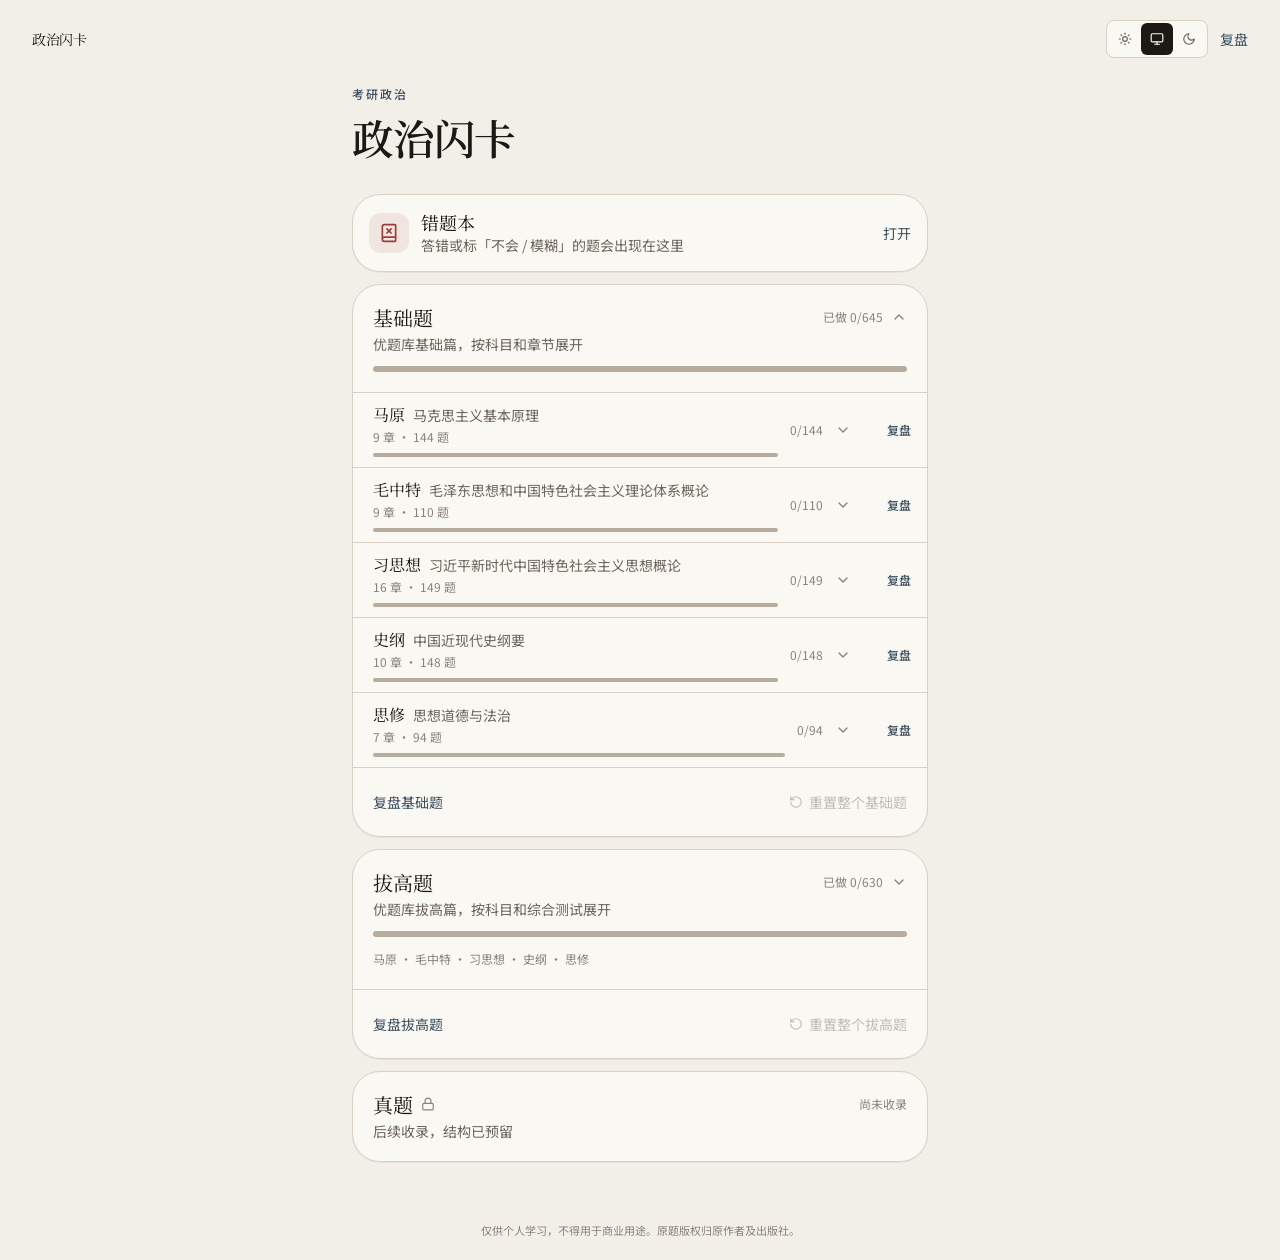
==== commit 8b1629b4: "Publish: 错题本 Source: Kada666/zhengzhi-flash@641b618a6075f450055ebaf76fc98e4e09ed5cf0 (merge of PR #2" ====
--- a/index.html
+++ b/index.html
@@ -29,8 +29,8 @@
         document.documentElement.style.colorScheme = d ? "dark" : "light";
       } catch (e) {}
     </script>
-    <script type="module" crossorigin src="./assets/index-DZoeMVuO.js"></script>
-    <link rel="stylesheet" crossorigin href="./assets/index-DK3DE6i-.css">
+    <script type="module" crossorigin src="./assets/index-CXLTSemK.js"></script>
+    <link rel="stylesheet" crossorigin href="./assets/index-CV3ue4Su.css">
   </head>
   <body>
     <div id="app"></div>
--- a/assets/index-CV3ue4Su.css
+++ b/assets/index-CV3ue4Su.css
@@ -0,0 +1,2 @@
+/*! tailwindcss v4.3.3 | MIT License | https://tailwindcss.com */
+@layer properties{@supports (((-webkit-hyphens:none)) and (not (margin-trim:inline))) or ((-moz-orient:inline) and (not (color:rgb(from red r g b)))){*,:before,:after,::backdrop{--tw-border-style:solid;--tw-leading:initial;--tw-font-weight:initial;--tw-tracking:initial;--tw-ordinal:initial;--tw-slashed-zero:initial;--tw-numeric-figure:initial;--tw-numeric-spacing:initial;--tw-numeric-fraction:initial;--tw-shadow:0 0 #0000;--tw-shadow-color:initial;--tw-shadow-alpha:100%;--tw-inset-shadow:0 0 #0000;--tw-inset-shadow-color:initial;--tw-inset-shadow-alpha:100%;--tw-ring-color:initial;--tw-ring-shadow:0 0 #0000;--tw-inset-ring-color:initial;--tw-inset-ring-shadow:0 0 #0000;--tw-ring-inset:initial;--tw-ring-offset-width:0px;--tw-ring-offset-color:#fff;--tw-ring-offset-shadow:0 0 #0000;--tw-outline-style:solid;--tw-blur:initial;--tw-brightness:initial;--tw-contrast:initial;--tw-grayscale:initial;--tw-hue-rotate:initial;--tw-invert:initial;--tw-opacity:initial;--tw-saturate:initial;--tw-sepia:initial;--tw-drop-shadow:initial;--tw-drop-shadow-color:initial;--tw-drop-shadow-alpha:100%;--tw-drop-shadow-size:initial;--tw-duration:initial;--tw-ease:initial;--tw-scale-x:1;--tw-scale-y:1;--tw-scale-z:1}}}@layer theme{:root,:host{--font-sans:"Noto Sans SC", "Segoe UI", system-ui, sans-serif;--font-serif:"Noto Serif SC", "Songti SC", "Noto Serif", serif;--font-mono:ui-monospace, SFMono-Regular, Menlo, Monaco, Consolas, "Liberation Mono", "Courier New", monospace;--color-red-500:oklch(63.7% .237 25.331);--color-zinc-50:oklch(98.5% 0 none);--color-zinc-400:oklch(70.5% .015 286.067);--color-zinc-500:oklch(55.2% .016 285.938);--color-zinc-900:oklch(21% .006 285.885);--color-zinc-950:oklch(14.1% .005 285.823);--color-black:#000;--color-white:#fff;--spacing:.25rem;--container-sm:24rem;--container-md:28rem;--text-xs:.75rem;--text-xs--line-height:calc(1 / .75);--text-sm:.875rem;--text-sm--line-height:calc(1.25 / .875);--text-base:1rem;--text-base--line-height:calc(1.5 / 1);--text-lg:1.125rem;--text-lg--line-height:calc(1.75 / 1.125);--text-xl:1.25rem;--text-xl--line-height:calc(1.75 / 1.25);--text-2xl:1.5rem;--text-2xl--line-height:calc(2 / 1.5);--font-weight-medium:500;--font-weight-semibold:600;--tracking-tight:-.025em;--tracking-wide:.025em;--leading-tight:1.25;--leading-snug:1.375;--leading-relaxed:1.625;--radius-xs:4px;--radius-sm:8px;--radius-md:12px;--radius-lg:16px;--radius-xl:28px;--default-transition-duration:.15s;--default-transition-timing-function:cubic-bezier(.4, 0, .2, 1);--default-font-family:var(--font-sans);--default-mono-font-family:var(--font-mono);--color-bg:#f2efe8;--color-surface:#faf8f3;--color-surface-2:#eee8dc;--color-track:#b7ad9f;--color-track-multi:#7d7569;--color-fg:#1c1915;--color-muted:#6b645b;--color-subtle:#8a8278;--color-border:#d8d0c4;--color-primary:#1c1915;--color-primary-fg:#faf8f3;--color-accent:#3d4f5f;--color-ok:#2f6a4a;--color-warn:#7a5830;--color-bad:#9b3d38;--motion-quick:.15s;--motion-fast:.25s;--ease-smooth-out:cubic-bezier(.22, 1, .36, 1)}}@layer base{*,:after,:before,::backdrop{box-sizing:border-box;border:0 solid;margin:0;padding:0}::file-selector-button{box-sizing:border-box;border:0 solid;margin:0;padding:0}html,:host{-webkit-text-size-adjust:100%;tab-size:4;line-height:1.5;font-family:var(--default-font-family,-apple-system, BlinkMacSystemFont, "Segoe UI", Roboto, "Helvetica Neue", "Noto Sans", Arial, sans-serif, "Apple Color Emoji", "Segoe UI Emoji", "Segoe UI Symbol", "Noto Color Emoji");font-feature-settings:var(--default-font-feature-settings,normal);font-variation-settings:var(--default-font-variation-settings,normal);-webkit-tap-highlight-color:transparent}hr{height:0;color:inherit;border-top-width:1px}abbr:where([title]){-webkit-text-decoration:underline dotted;text-decoration:underline dotted}h1,h2,h3,h4,h5,h6{font-size:inherit;font-weight:inherit}a{color:inherit;-webkit-text-decoration:inherit;-webkit-text-decoration:inherit;-webkit-text-decoration:inherit;-webkit-text-decoration:inherit;text-decoration:inherit}b,strong{font-weight:bolder}code,kbd,samp,pre{font-family:var(--default-mono-font-family,ui-monospace, SFMono-Regular, Menlo, Monaco, Consolas, "Liberation Mono", "Courier New", monospace);font-feature-settings:var(--default-mono-font-feature-settings,normal);font-variation-settings:var(--default-mono-font-variation-settings,normal);font-size:1em}small{font-size:80%}sub,sup{vertical-align:baseline;font-size:75%;line-height:0;position:relative}sub{bottom:-.25em}sup{top:-.5em}table{text-indent:0;border-color:inherit;border-collapse:collapse}:-moz-focusring:where(:not(iframe)){outline:auto}progress{vertical-align:baseline}summary{display:list-item}ol,ul,menu{list-style:none}img,svg,video,canvas,audio,iframe,embed,object{vertical-align:middle;display:block}img,video{max-width:100%;height:auto}button,input,select,optgroup,textarea{font:inherit;font-feature-settings:inherit;font-variation-settings:inherit;letter-spacing:inherit;color:inherit;opacity:1;background-color:#0000;border-radius:0}::file-selector-button{font:inherit;font-feature-settings:inherit;font-variation-settings:inherit;letter-spacing:inherit;color:inherit;opacity:1;background-color:#0000;border-radius:0}:where(select:is([multiple],[size])) optgroup{font-weight:bolder}:where(select:is([multiple],[size])) optgroup option{padding-inline-start:20px}::file-selector-button{margin-inline-end:4px}::placeholder{opacity:1}@supports (not ((-webkit-appearance:-apple-pay-button))) or (contain-intrinsic-size:1px){::placeholder{color:currentColor}@supports (color:color-mix(in lab, red, red)){::placeholder{color:color-mix(in oklab, currentcolor 50%, transparent)}}}textarea{resize:vertical}::-webkit-search-decoration{-webkit-appearance:none}::-webkit-date-and-time-value{min-height:1lh;text-align:inherit}::-webkit-datetime-edit{display:inline-flex}::-webkit-datetime-edit-fields-wrapper{padding:0}::-webkit-datetime-edit{padding-block:0}::-webkit-datetime-edit-year-field{padding-block:0}::-webkit-datetime-edit-month-field{padding-block:0}::-webkit-datetime-edit-day-field{padding-block:0}::-webkit-datetime-edit-hour-field{padding-block:0}::-webkit-datetime-edit-minute-field{padding-block:0}::-webkit-datetime-edit-second-field{padding-block:0}::-webkit-datetime-edit-millisecond-field{padding-block:0}::-webkit-datetime-edit-meridiem-field{padding-block:0}::-webkit-calendar-picker-indicator{line-height:1}:-moz-ui-invalid{box-shadow:none}button,input:where([type=button],[type=reset],[type=submit]){appearance:button}::file-selector-button{appearance:button}::-webkit-inner-spin-button{height:auto}::-webkit-outer-spin-button{height:auto}[hidden]:where(:not([hidden=until-found])){display:none!important}button:not(:disabled),[role=button]:not(:disabled){cursor:pointer}html{-webkit-font-smoothing:antialiased;-moz-osx-font-smoothing:grayscale}html,body,#app{min-height:100%}body{background-color:var(--color-bg);color:var(--color-fg);font-family:var(--font-sans);background-image:radial-gradient(#1c19150b .7px,#0000 .7px)}@supports (color:color-mix(in lab, red, red)){body{background-image:radial-gradient(color-mix(in oklab, var(--color-fg) 4.5%, transparent) .7px, transparent .7px)}}body{transition:background-color var(--motion-fast) var(--ease-smooth-out), color var(--motion-fast) var(--ease-smooth-out);background-size:8px 8px}}@layer components;@layer utilities{.visible{visibility:visible}.absolute{position:absolute}.fixed{position:fixed}.relative{position:relative}.static{position:static}.inset-0{inset:0}.inset-x-0{inset-inline:0}.bottom-0{bottom:0}.z-20{z-index:20}.z-30{z-index:30}.mx-auto{margin-inline:auto}.mt-0\.5{margin-top:calc(var(--spacing) * .5)}.mt-1{margin-top:var(--spacing)}.mt-1\.5{margin-top:calc(var(--spacing) * 1.5)}.mt-2{margin-top:calc(var(--spacing) * 2)}.mt-3{margin-top:calc(var(--spacing) * 3)}.mt-4{margin-top:calc(var(--spacing) * 4)}.mt-5{margin-top:calc(var(--spacing) * 5)}.mt-6{margin-top:calc(var(--spacing) * 6)}.mt-8{margin-top:calc(var(--spacing) * 8)}.mt-10{margin-top:calc(var(--spacing) * 10)}.mt-auto{margin-top:auto}.block{display:block}.flex{display:flex}.grid{display:grid}.hidden{display:none}.inline{display:inline}.inline-flex{display:inline-flex}.table{display:table}.size-1\.5{width:calc(var(--spacing) * 1.5);height:calc(var(--spacing) * 1.5)}.size-3\.5{width:calc(var(--spacing) * 3.5);height:calc(var(--spacing) * 3.5)}.size-4{width:calc(var(--spacing) * 4);height:calc(var(--spacing) * 4)}.size-5{width:calc(var(--spacing) * 5);height:calc(var(--spacing) * 5)}.size-6{width:calc(var(--spacing) * 6);height:calc(var(--spacing) * 6)}.size-8{width:calc(var(--spacing) * 8);height:calc(var(--spacing) * 8)}.size-10{width:calc(var(--spacing) * 10);height:calc(var(--spacing) * 10)}.h-1{height:var(--spacing)}.h-1\.5{height:calc(var(--spacing) * 1.5)}.h-2{height:calc(var(--spacing) * 2)}.h-3{height:calc(var(--spacing) * 3)}.h-5{height:calc(var(--spacing) * 5)}.h-8{height:calc(var(--spacing) * 8)}.h-11{height:calc(var(--spacing) * 11)}.h-12{height:calc(var(--spacing) * 12)}.h-full{height:100%}.max-h-64{max-height:calc(var(--spacing) * 64)}.min-h-9{min-height:calc(var(--spacing) * 9)}.min-h-10{min-height:calc(var(--spacing) * 10)}.min-h-11{min-height:calc(var(--spacing) * 11)}.min-h-12{min-height:calc(var(--spacing) * 12)}.min-h-14{min-height:calc(var(--spacing) * 14)}.min-h-dvh{min-height:100dvh}.min-h-screen{min-height:100vh}.w-3\.5{width:calc(var(--spacing) * 3.5)}.w-4{width:calc(var(--spacing) * 4)}.w-8{width:calc(var(--spacing) * 8)}.w-full{width:100%}.max-w-\[18ch\]{max-width:18ch}.max-w-\[32ch\]{max-width:32ch}.max-w-\[36ch\]{max-width:36ch}.max-w-\[40rem\]{max-width:40rem}.max-w-md{max-width:var(--container-md)}.max-w-sm{max-width:var(--container-sm)}.min-w-0{min-width:0}.min-w-5{min-width:calc(var(--spacing) * 5)}.min-w-11{min-width:calc(var(--spacing) * 11)}.min-w-28{min-width:calc(var(--spacing) * 28)}.flex-1{flex:1}.shrink-0{flex-shrink:0}.rotate-180{rotate:180deg}.cursor-pointer{cursor:pointer}.grid-cols-2{grid-template-columns:repeat(2,minmax(0,1fr))}.grid-cols-3{grid-template-columns:repeat(3,minmax(0,1fr))}.flex-col{flex-direction:column}.flex-wrap{flex-wrap:wrap}.place-items-center{place-items:center}.items-baseline{align-items:baseline}.items-center{align-items:center}.items-end{align-items:flex-end}.items-start{align-items:flex-start}.items-stretch{align-items:stretch}.justify-between{justify-content:space-between}.justify-center{justify-content:center}.justify-start{justify-content:flex-start}.gap-1{gap:var(--spacing)}.gap-1\.5{gap:calc(var(--spacing) * 1.5)}.gap-2{gap:calc(var(--spacing) * 2)}.gap-2\.5{gap:calc(var(--spacing) * 2.5)}.gap-3{gap:calc(var(--spacing) * 3)}.gap-x-4{column-gap:calc(var(--spacing) * 4)}.gap-y-1{row-gap:var(--spacing)}.self-start{align-self:flex-start}.truncate{text-overflow:ellipsis;white-space:nowrap;overflow:hidden}.overflow-hidden{overflow:hidden}.overflow-y-auto{overflow-y:auto}.rounded-\[calc\(var\(--radius-sm\)-2px\)\]{border-radius:calc(var(--radius-sm) - 2px)}.rounded-\[var\(--radius-lg\)\]{border-radius:var(--radius-lg)}.rounded-\[var\(--radius-md\)\]{border-radius:var(--radius-md)}.rounded-\[var\(--radius-sm\)\]{border-radius:var(--radius-sm)}.rounded-\[var\(--radius-xl\)\]{border-radius:var(--radius-xl)}.rounded-\[var\(--radius-xs\)\]{border-radius:var(--radius-xs)}.rounded-full{border-radius:2147483647px}.border{border-style:var(--tw-border-style);border-width:1px}.border-t{border-top-style:var(--tw-border-style);border-top-width:1px}.border-b{border-bottom-style:var(--tw-border-style);border-bottom-width:1px}.border-dashed{--tw-border-style:dashed;border-style:dashed}.border-bad{border-color:var(--color-bad)}.border-bad\/40{border-color:#9b3d3866}@supports (color:color-mix(in lab, red, red)){.border-bad\/40{border-color:color-mix(in oklab, var(--color-bad) 40%, transparent)}}.border-bad\/45{border-color:#9b3d3873}@supports (color:color-mix(in lab, red, red)){.border-bad\/45{border-color:color-mix(in oklab, var(--color-bad) 45%, transparent)}}.border-border{border-color:var(--color-border)}.border-border\/70{border-color:#d8d0c4b3}@supports (color:color-mix(in lab, red, red)){.border-border\/70{border-color:color-mix(in oklab, var(--color-border) 70%, transparent)}}.border-border\/80{border-color:#d8d0c4cc}@supports (color:color-mix(in lab, red, red)){.border-border\/80{border-color:color-mix(in oklab, var(--color-border) 80%, transparent)}}.border-fg{border-color:var(--color-fg)}.border-fg\/20{border-color:#1c191533}@supports (color:color-mix(in lab, red, red)){.border-fg\/20{border-color:color-mix(in oklab, var(--color-fg) 20%, transparent)}}.border-fg\/30{border-color:#1c19154d}@supports (color:color-mix(in lab, red, red)){.border-fg\/30{border-color:color-mix(in oklab, var(--color-fg) 30%, transparent)}}.border-fg\/35{border-color:#1c191559}@supports (color:color-mix(in lab, red, red)){.border-fg\/35{border-color:color-mix(in oklab, var(--color-fg) 35%, transparent)}}.border-ok{border-color:var(--color-ok)}.border-ok\/30{border-color:#2f6a4a4d}@supports (color:color-mix(in lab, red, red)){.border-ok\/30{border-color:color-mix(in oklab, var(--color-ok) 30%, transparent)}}.border-ok\/40{border-color:#2f6a4a66}@supports (color:color-mix(in lab, red, red)){.border-ok\/40{border-color:color-mix(in oklab, var(--color-ok) 40%, transparent)}}.border-ok\/45{border-color:#2f6a4a73}@supports (color:color-mix(in lab, red, red)){.border-ok\/45{border-color:color-mix(in oklab, var(--color-ok) 45%, transparent)}}.border-transparent{border-color:#0000}.border-warn{border-color:var(--color-warn)}.border-warn\/40{border-color:#7a583066}@supports (color:color-mix(in lab, red, red)){.border-warn\/40{border-color:color-mix(in oklab, var(--color-warn) 40%, transparent)}}.bg-accent{background-color:var(--color-accent)}.bg-bad{background-color:var(--color-bad)}.bg-bad\/6{background-color:#9b3d380f}@supports (color:color-mix(in lab, red, red)){.bg-bad\/6{background-color:color-mix(in oklab, var(--color-bad) 6%, transparent)}}.bg-bad\/10{background-color:#9b3d381a}@supports (color:color-mix(in lab, red, red)){.bg-bad\/10{background-color:color-mix(in oklab, var(--color-bad) 10%, transparent)}}.bg-black\/10{background-color:#0000001a}@supports (color:color-mix(in lab, red, red)){.bg-black\/10{background-color:color-mix(in oklab, var(--color-black) 10%, transparent)}}.bg-fg{background-color:var(--color-fg)}.bg-fg\/30{background-color:#1c19154d}@supports (color:color-mix(in lab, red, red)){.bg-fg\/30{background-color:color-mix(in oklab, var(--color-fg) 30%, transparent)}}.bg-ok{background-color:var(--color-ok)}.bg-ok\/6{background-color:#2f6a4a0f}@supports (color:color-mix(in lab, red, red)){.bg-ok\/6{background-color:color-mix(in oklab, var(--color-ok) 6%, transparent)}}.bg-ok\/10{background-color:#2f6a4a1a}@supports (color:color-mix(in lab, red, red)){.bg-ok\/10{background-color:color-mix(in oklab, var(--color-ok) 10%, transparent)}}.bg-primary{background-color:var(--color-primary)}.bg-surface{background-color:var(--color-surface)}.bg-surface-2{background-color:var(--color-surface-2)}.bg-surface-2\/30{background-color:#eee8dc4d}@supports (color:color-mix(in lab, red, red)){.bg-surface-2\/30{background-color:color-mix(in oklab, var(--color-surface-2) 30%, transparent)}}.bg-surface-2\/40{background-color:#eee8dc66}@supports (color:color-mix(in lab, red, red)){.bg-surface-2\/40{background-color:color-mix(in oklab, var(--color-surface-2) 40%, transparent)}}.bg-track{background-color:var(--color-track)}.bg-track-multi{background-color:var(--color-track-multi)}.bg-track-multi\/25{background-color:#7d756940}@supports (color:color-mix(in lab, red, red)){.bg-track-multi\/25{background-color:color-mix(in oklab, var(--color-track-multi) 25%, transparent)}}.bg-transparent{background-color:#0000}.bg-warn{background-color:var(--color-warn)}.bg-warn\/10{background-color:#7a58301a}@supports (color:color-mix(in lab, red, red)){.bg-warn\/10{background-color:color-mix(in oklab, var(--color-warn) 10%, transparent)}}.bg-zinc-50{background-color:var(--color-zinc-50)}.object-cover{object-fit:cover}.p-0\.5{padding:calc(var(--spacing) * .5)}.p-4{padding:calc(var(--spacing) * 4)}.p-5{padding:calc(var(--spacing) * 5)}.px-1{padding-inline:var(--spacing)}.px-1\.5{padding-inline:calc(var(--spacing) * 1.5)}.px-2{padding-inline:calc(var(--spacing) * 2)}.px-2\.5{padding-inline:calc(var(--spacing) * 2.5)}.px-3{padding-inline:calc(var(--spacing) * 3)}.px-3\.5{padding-inline:calc(var(--spacing) * 3.5)}.px-4{padding-inline:calc(var(--spacing) * 4)}.px-5{padding-inline:calc(var(--spacing) * 5)}.px-6{padding-inline:calc(var(--spacing) * 6)}.py-0\.5{padding-block:calc(var(--spacing) * .5)}.py-1{padding-block:var(--spacing)}.py-2{padding-block:calc(var(--spacing) * 2)}.py-2\.5{padding-block:calc(var(--spacing) * 2.5)}.py-3{padding-block:calc(var(--spacing) * 3)}.py-4{padding-block:calc(var(--spacing) * 4)}.py-5{padding-block:calc(var(--spacing) * 5)}.py-10{padding-block:calc(var(--spacing) * 10)}.pt-1{padding-top:var(--spacing)}.pt-3{padding-top:calc(var(--spacing) * 3)}.pt-5{padding-top:calc(var(--spacing) * 5)}.pt-8{padding-top:calc(var(--spacing) * 8)}.pr-2{padding-right:calc(var(--spacing) * 2)}.pb-2{padding-bottom:calc(var(--spacing) * 2)}.pb-3{padding-bottom:calc(var(--spacing) * 3)}.pb-3\.5{padding-bottom:calc(var(--spacing) * 3.5)}.pb-10{padding-bottom:calc(var(--spacing) * 10)}.pb-\[max\(1\.25rem\,env\(safe-area-inset-bottom\)\)\]{padding-bottom:max(1.25rem, env(safe-area-inset-bottom))}.pb-\[max\(1rem\,env\(safe-area-inset-bottom\)\)\]{padding-bottom:max(1rem, env(safe-area-inset-bottom))}.pl-5{padding-left:calc(var(--spacing) * 5)}.text-center{text-align:center}.text-left{text-align:left}.font-serif{font-family:var(--font-serif)}.text-2xl{font-size:var(--text-2xl);line-height:var(--tw-leading,var(--text-2xl--line-height))}.text-base{font-size:var(--text-base);line-height:var(--tw-leading,var(--text-base--line-height))}.text-lg{font-size:var(--text-lg);line-height:var(--tw-leading,var(--text-lg--line-height))}.text-sm{font-size:var(--text-sm);line-height:var(--tw-leading,var(--text-sm--line-height))}.text-xl{font-size:var(--text-xl);line-height:var(--tw-leading,var(--text-xl--line-height))}.text-xs{font-size:var(--text-xs);line-height:var(--tw-leading,var(--text-xs--line-height))}.text-\[0\.95rem\]{font-size:.95rem}.text-\[1\.15rem\]{font-size:1.15rem}.text-\[2\.15rem\]{font-size:2.15rem}.text-\[2rem\]{font-size:2rem}.text-\[10px\]{font-size:10px}.text-\[11px\]{font-size:11px}.leading-\[1\.15\]{--tw-leading:1.15;line-height:1.15}.leading-\[1\.65\]{--tw-leading:1.65;line-height:1.65}.leading-relaxed{--tw-leading:var(--leading-relaxed);line-height:var(--leading-relaxed)}.leading-snug{--tw-leading:var(--leading-snug);line-height:var(--leading-snug)}.leading-tight{--tw-leading:var(--leading-tight);line-height:var(--leading-tight)}.font-medium{--tw-font-weight:var(--font-weight-medium);font-weight:var(--font-weight-medium)}.font-semibold{--tw-font-weight:var(--font-weight-semibold);font-weight:var(--font-weight-semibold)}.tracking-\[-0\.03em\]{--tw-tracking:-.03em;letter-spacing:-.03em}.tracking-\[0\.18em\]{--tw-tracking:.18em;letter-spacing:.18em}.tracking-tight{--tw-tracking:var(--tracking-tight);letter-spacing:var(--tracking-tight)}.tracking-wide{--tw-tracking:var(--tracking-wide);letter-spacing:var(--tracking-wide)}.text-balance{text-wrap:balance}.text-pretty{text-wrap:pretty}.break-words{overflow-wrap:break-word}.whitespace-pre-line{white-space:pre-line}.text-accent{color:var(--color-accent)}.text-bad{color:var(--color-bad)}.text-fg{color:var(--color-fg)}.text-fg\/80{color:#1c1915cc}@supports (color:color-mix(in lab, red, red)){.text-fg\/80{color:color-mix(in oklab, var(--color-fg) 80%, transparent)}}.text-muted{color:var(--color-muted)}.text-ok{color:var(--color-ok)}.text-primary-fg{color:var(--color-primary-fg)}.text-primary-fg\/80{color:#faf8f3cc}@supports (color:color-mix(in lab, red, red)){.text-primary-fg\/80{color:color-mix(in oklab, var(--color-primary-fg) 80%, transparent)}}.text-red-500{color:var(--color-red-500)}.text-subtle{color:var(--color-subtle)}.text-warn{color:var(--color-warn)}.text-zinc-500{color:var(--color-zinc-500)}.text-zinc-900{color:var(--color-zinc-900)}.tabular-nums{--tw-numeric-spacing:tabular-nums;font-variant-numeric:var(--tw-ordinal,) var(--tw-slashed-zero,) var(--tw-numeric-figure,) var(--tw-numeric-spacing,) var(--tw-numeric-fraction,)}.underline-offset-4{text-underline-offset:4px}.antialiased{-webkit-font-smoothing:antialiased;-moz-osx-font-smoothing:grayscale}.opacity-70{opacity:.7}.shadow-\[0_1px_0_color-mix\(in_oklab\,var\(--color-fg\)_6\%\,transparent\)\]{--tw-shadow:0 1px 0 var(--tw-shadow-color,#1c19150f)}@supports (color:color-mix(in lab, red, red)){.shadow-\[0_1px_0_color-mix\(in_oklab\,var\(--color-fg\)_6\%\,transparent\)\]{--tw-shadow:0 1px 0 var(--tw-shadow-color,color-mix(in oklab,var(--color-fg) 6%,transparent))}}.shadow-\[0_1px_0_color-mix\(in_oklab\,var\(--color-fg\)_6\%\,transparent\)\]{box-shadow:var(--tw-inset-shadow), var(--tw-inset-ring-shadow), var(--tw-ring-offset-shadow), var(--tw-ring-shadow), var(--tw-shadow)}.shadow-\[0_8px_24px_color-mix\(in_oklab\,var\(--color-fg\)_14\%\,transparent\)\]{--tw-shadow:0 8px 24px var(--tw-shadow-color,#1c191524)}@supports (color:color-mix(in lab, red, red)){.shadow-\[0_8px_24px_color-mix\(in_oklab\,var\(--color-fg\)_14\%\,transparent\)\]{--tw-shadow:0 8px 24px var(--tw-shadow-color,color-mix(in oklab,var(--color-fg) 14%,transparent))}}.shadow-\[0_8px_24px_color-mix\(in_oklab\,var\(--color-fg\)_14\%\,transparent\)\]{box-shadow:var(--tw-inset-shadow), var(--tw-inset-ring-shadow), var(--tw-ring-offset-shadow), var(--tw-ring-shadow), var(--tw-shadow)}.shadow-\[0_16px_40px_color-mix\(in_oklab\,var\(--color-fg\)_18\%\,transparent\)\]{--tw-shadow:0 16px 40px var(--tw-shadow-color,#1c19152e)}@supports (color:color-mix(in lab, red, red)){.shadow-\[0_16px_40px_color-mix\(in_oklab\,var\(--color-fg\)_18\%\,transparent\)\]{--tw-shadow:0 16px 40px var(--tw-shadow-color,color-mix(in oklab,var(--color-fg) 18%,transparent))}}.shadow-\[0_16px_40px_color-mix\(in_oklab\,var\(--color-fg\)_18\%\,transparent\)\]{box-shadow:var(--tw-inset-shadow), var(--tw-inset-ring-shadow), var(--tw-ring-offset-shadow), var(--tw-ring-shadow), var(--tw-shadow)}.outline{outline-style:var(--tw-outline-style);outline-width:1px}.filter{filter:var(--tw-blur,) var(--tw-brightness,) var(--tw-contrast,) var(--tw-grayscale,) var(--tw-hue-rotate,) var(--tw-invert,) var(--tw-saturate,) var(--tw-sepia,) var(--tw-drop-shadow,)}.transition-\[background-color\,color\]{transition-property:background-color,color;transition-timing-function:var(--tw-ease,var(--default-transition-timing-function));transition-duration:var(--tw-duration,var(--default-transition-duration))}.transition-\[border-color\,background-color\,color\]{transition-property:border-color,background-color,color;transition-timing-function:var(--tw-ease,var(--default-transition-timing-function));transition-duration:var(--tw-duration,var(--default-transition-duration))}.transition-\[border-color\,background-color\]{transition-property:border-color,background-color;transition-timing-function:var(--tw-ease,var(--default-transition-timing-function));transition-duration:var(--tw-duration,var(--default-transition-duration))}.transition-\[height\,background-color\,transform\]{transition-property:height,background-color,transform;transition-timing-function:var(--tw-ease,var(--default-transition-timing-function));transition-duration:var(--tw-duration,var(--default-transition-duration))}.transition-\[opacity\,transform\,background-color\,color\,border-color\]{transition-property:opacity,transform,background-color,color,border-color;transition-timing-function:var(--tw-ease,var(--default-transition-timing-function));transition-duration:var(--tw-duration,var(--default-transition-duration))}.transition-\[width\]{transition-property:width;transition-timing-function:var(--tw-ease,var(--default-transition-timing-function));transition-duration:var(--tw-duration,var(--default-transition-duration))}.transition-transform{transition-property:transform,translate,scale,rotate;transition-timing-function:var(--tw-ease,var(--default-transition-timing-function));transition-duration:var(--tw-duration,var(--default-transition-duration))}.duration-\[var\(--motion-fast\)\]{--tw-duration:var(--motion-fast);transition-duration:var(--motion-fast)}.duration-\[var\(--motion-quick\)\]{--tw-duration:var(--motion-quick);transition-duration:var(--motion-quick)}.ease-\[var\(--ease-smooth-out\)\]{--tw-ease:var(--ease-smooth-out);transition-timing-function:var(--ease-smooth-out)}.select-none{-webkit-user-select:none;user-select:none}@media (hover:hover){.group-hover\:h-3:is(:where(.group):hover *){height:calc(var(--spacing) * 3)}}.last\:border-b-0:last-child{border-bottom-style:var(--tw-border-style);border-bottom-width:0}@media (hover:hover){.hover\:z-10:hover{z-index:10}.hover\:scale-y-150:hover{--tw-scale-y:150%;scale:var(--tw-scale-x) var(--tw-scale-y)}.hover\:border-bad\/70:hover{border-color:#9b3d38b3}@supports (color:color-mix(in lab, red, red)){.hover\:border-bad\/70:hover{border-color:color-mix(in oklab, var(--color-bad) 70%, transparent)}}.hover\:border-fg\/30:hover{border-color:#1c19154d}@supports (color:color-mix(in lab, red, red)){.hover\:border-fg\/30:hover{border-color:color-mix(in oklab, var(--color-fg) 30%, transparent)}}.hover\:border-fg\/40:hover{border-color:#1c191566}@supports (color:color-mix(in lab, red, red)){.hover\:border-fg\/40:hover{border-color:color-mix(in oklab, var(--color-fg) 40%, transparent)}}.hover\:border-fg\/55:hover{border-color:#1c19158c}@supports (color:color-mix(in lab, red, red)){.hover\:border-fg\/55:hover{border-color:color-mix(in oklab, var(--color-fg) 55%, transparent)}}.hover\:border-ok\/70:hover{border-color:#2f6a4ab3}@supports (color:color-mix(in lab, red, red)){.hover\:border-ok\/70:hover{border-color:color-mix(in oklab, var(--color-ok) 70%, transparent)}}.hover\:border-warn\/70:hover{border-color:#7a5830b3}@supports (color:color-mix(in lab, red, red)){.hover\:border-warn\/70:hover{border-color:color-mix(in oklab, var(--color-warn) 70%, transparent)}}.hover\:bg-surface:hover{background-color:var(--color-surface)}.hover\:bg-surface-2:hover{background-color:var(--color-surface-2)}.hover\:bg-surface-2\/60:hover{background-color:#eee8dc99}@supports (color:color-mix(in lab, red, red)){.hover\:bg-surface-2\/60:hover{background-color:color-mix(in oklab, var(--color-surface-2) 60%, transparent)}}.hover\:bg-surface-2\/70:hover{background-color:#eee8dcb3}@supports (color:color-mix(in lab, red, red)){.hover\:bg-surface-2\/70:hover{background-color:color-mix(in oklab, var(--color-surface-2) 70%, transparent)}}.hover\:bg-surface\/80:hover{background-color:#faf8f3cc}@supports (color:color-mix(in lab, red, red)){.hover\:bg-surface\/80:hover{background-color:color-mix(in oklab, var(--color-surface) 80%, transparent)}}.hover\:text-fg:hover{color:var(--color-fg)}.hover\:underline:hover{text-decoration-line:underline}.hover\:opacity-92:hover{opacity:.92}}.focus-visible\:ring-2:focus-visible{--tw-ring-shadow:var(--tw-ring-inset,) 0 0 0 calc(2px + var(--tw-ring-offset-width)) var(--tw-ring-color,currentcolor);box-shadow:var(--tw-inset-shadow), var(--tw-inset-ring-shadow), var(--tw-ring-offset-shadow), var(--tw-ring-shadow), var(--tw-shadow)}.focus-visible\:ring-accent\/35:focus-visible{--tw-ring-color:#3d4f5f59}@supports (color:color-mix(in lab, red, red)){.focus-visible\:ring-accent\/35:focus-visible{--tw-ring-color:color-mix(in oklab, var(--color-accent) 35%, transparent)}}.focus-visible\:outline-none:focus-visible{--tw-outline-style:none;outline-style:none}.active\:scale-\[0\.98\]:active{scale:.98}.disabled\:pointer-events-none:disabled{pointer-events:none}.disabled\:cursor-wait:disabled{cursor:wait}.disabled\:no-underline:disabled{text-decoration-line:none}.disabled\:opacity-25:disabled{opacity:.25}.disabled\:opacity-40:disabled{opacity:.4}@media (width>=40rem){.sm\:block{display:block}.sm\:w-auto{width:auto}.sm\:flex-row{flex-direction:row}.sm\:flex-row-reverse{flex-direction:row-reverse}.sm\:flex-wrap{flex-wrap:wrap}.sm\:items-center{align-items:center}.sm\:px-8{padding-inline:calc(var(--spacing) * 8)}.sm\:text-\[1\.22rem\]{font-size:1.22rem}.sm\:text-\[2\.6rem\]{font-size:2.6rem}}@media (prefers-color-scheme:dark){.dark\:bg-white\/20{background-color:#fff3}@supports (color:color-mix(in lab, red, red)){.dark\:bg-white\/20{background-color:color-mix(in oklab, var(--color-white) 20%, transparent)}}.dark\:bg-zinc-950{background-color:var(--color-zinc-950)}.dark\:text-zinc-50{color:var(--color-zinc-50)}.dark\:text-zinc-400{color:var(--color-zinc-400)}}}html[data-theme=dark]{--color-bg:#161410;--color-surface:#221f1a;--color-surface-2:#2c2822;--color-track:#5c564c;--color-track-multi:#8a8278;--color-fg:#f2efe8;--color-muted:#b5aea4;--color-subtle:#8f877c;--color-border:#3d3830;--color-primary:#f2efe8;--color-primary-fg:#1c1915;--color-accent:#b7c4d0;--color-ok:#7dba96;--color-warn:#d4a56a;--color-bad:#e08b84;--lightningcss-light: ;--lightningcss-dark:initial;color-scheme:dark}html[data-theme=light]{--lightningcss-light:initial;--lightningcss-dark: ;color-scheme:light}@media (prefers-reduced-motion:reduce){*,:before,:after{transition-duration:.01ms!important;animation-duration:.01ms!important;animation-iteration-count:1!important}}@property --tw-border-style{syntax:"*";inherits:false;initial-value:solid}@property --tw-leading{syntax:"*";inherits:false}@property --tw-font-weight{syntax:"*";inherits:false}@property --tw-tracking{syntax:"*";inherits:false}@property --tw-ordinal{syntax:"*";inherits:false}@property --tw-slashed-zero{syntax:"*";inherits:false}@property --tw-numeric-figure{syntax:"*";inherits:false}@property --tw-numeric-spacing{syntax:"*";inherits:false}@property --tw-numeric-fraction{syntax:"*";inherits:false}@property --tw-shadow{syntax:"*";inherits:false;initial-value:0 0 #0000}@property --tw-shadow-color{syntax:"*";inherits:false}@property --tw-shadow-alpha{syntax:"<percentage>";inherits:false;initial-value:100%}@property --tw-inset-shadow{syntax:"*";inherits:false;initial-value:0 0 #0000}@property --tw-inset-shadow-color{syntax:"*";inherits:false}@property --tw-inset-shadow-alpha{syntax:"<percentage>";inherits:false;initial-value:100%}@property --tw-ring-color{syntax:"*";inherits:false}@property --tw-ring-shadow{syntax:"*";inherits:false;initial-value:0 0 #0000}@property --tw-inset-ring-color{syntax:"*";inherits:false}@property --tw-inset-ring-shadow{syntax:"*";inherits:false;initial-value:0 0 #0000}@property --tw-ring-inset{syntax:"*";inherits:false}@property --tw-ring-offset-width{syntax:"<length>";inherits:false;initial-value:0}@property --tw-ring-offset-color{syntax:"*";inherits:false;initial-value:#fff}@property --tw-ring-offset-shadow{syntax:"*";inherits:false;initial-value:0 0 #0000}@property --tw-outline-style{syntax:"*";inherits:false;initial-value:solid}@property --tw-blur{syntax:"*";inherits:false}@property --tw-brightness{syntax:"*";inherits:false}@property --tw-contrast{syntax:"*";inherits:false}@property --tw-grayscale{syntax:"*";inherits:false}@property --tw-hue-rotate{syntax:"*";inherits:false}@property --tw-invert{syntax:"*";inherits:false}@property --tw-opacity{syntax:"*";inherits:false}@property --tw-saturate{syntax:"*";inherits:false}@property --tw-sepia{syntax:"*";inherits:false}@property --tw-drop-shadow{syntax:"*";inherits:false}@property --tw-drop-shadow-color{syntax:"*";inherits:false}@property --tw-drop-shadow-alpha{syntax:"<percentage>";inherits:false;initial-value:100%}@property --tw-drop-shadow-size{syntax:"*";inherits:false}@property --tw-duration{syntax:"*";inherits:false}@property --tw-ease{syntax:"*";inherits:false}@property --tw-scale-x{syntax:"*";inherits:false;initial-value:1}@property --tw-scale-y{syntax:"*";inherits:false;initial-value:1}@property --tw-scale-z{syntax:"*";inherits:false;initial-value:1}
